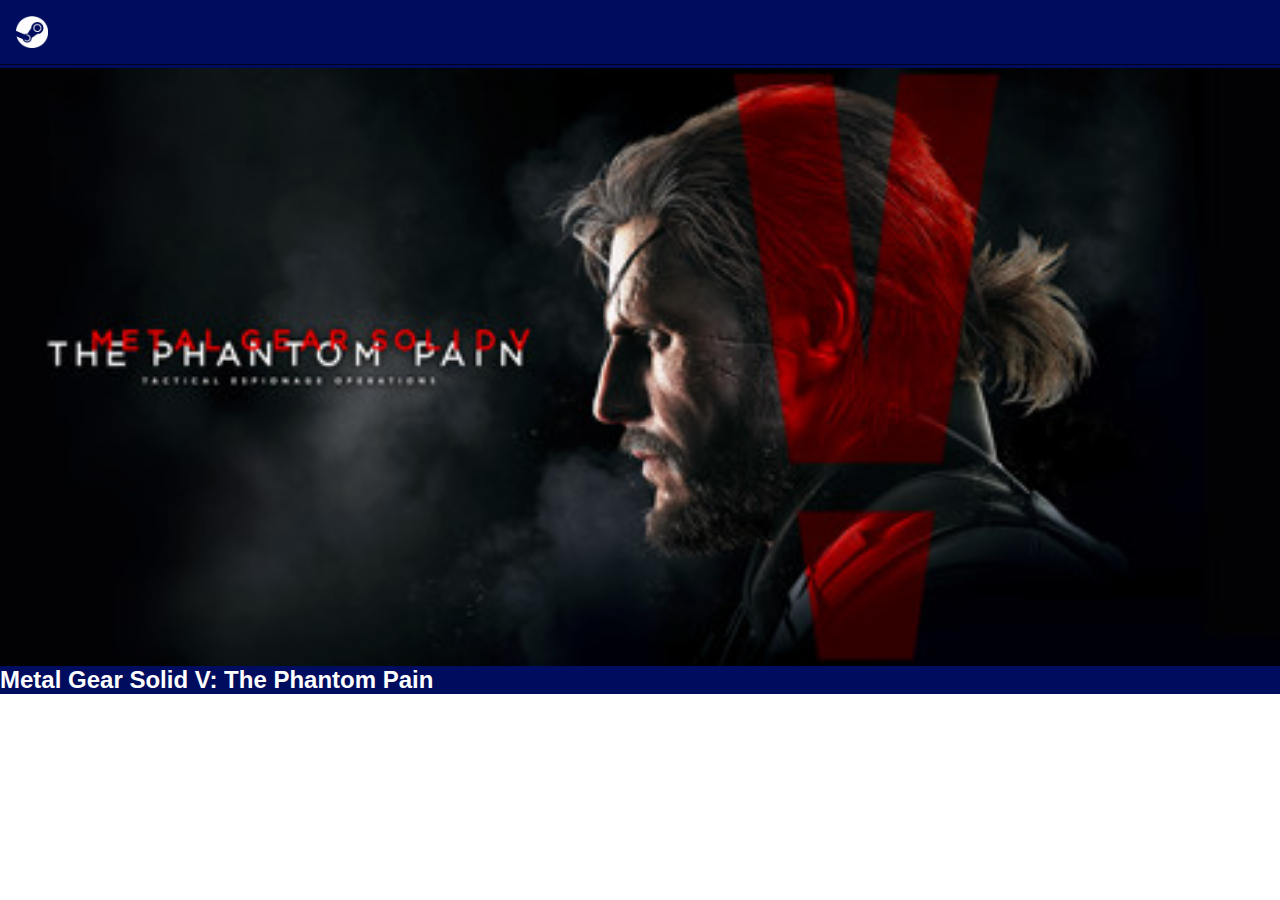
==== mgs.html @ 18ae1f27 "Add files via upload" ====
<!doctype html>
<html lang="nl">

<head>
    <meta charset="UTF-8">
    <meta name="author" content="jouw naam">
    <meta name="viewport" content="width=device-width, initial-scale=1">

    <title>Steam</title>

    <link href="./styles/style.css" rel="stylesheet">
    <link rel="icon" type="image/svg+xml" href="images/favicon.svg">
</head>

<body>
    <header>

        <nav>
            <section>
                <a href=""> <img src="./images/steamlogosmal.png" alt="Logo Steam"></a>
            </section>
            <ul>
                <li><a href="#">Nieuwe games</a></li>
                <li><a href="#">Categorieën</a></li>
                <li><a href="#">Puntenwinkel</a></li>
                <li><a href="#">Nieuws</a></li>
                <li><a href="#">Steam Lab</a></li>
                <li>
                    <form>
                        <input type="search" placeholder="Zoeken...">
                        <button type="button"><img src="./images/zoekknop.png" alt="Zoekknop"></button>
                    </form>
                </li>
            </ul>
        </nav>

    </header>

    <main>
        <h1>Welcome bij de Steam Store</h1>
        <article>

            <section>
                <ul>
                    <a href=""><img src="./images/mgsvheader.jpg" alt="Metal Gear Solid 5: The Phantom Pain"></a>
                </ul>
                <h2>Metal Gear Solid V: The Phantom Pain</h2>
            </section>

            <section>
                

            </section>
        </article>
    </main>
---- styles/style.css ----
* {
    margin: 0;
    padding: 0;
    box-sizing: border-box;
}

:root {
    --backgroundcolor: rgb(0, 12, 93);
    --navcolor: rgb(5, 21, 146);
    --navcolorrand: #040021;
    --selectcolor: rgb(12, 32, 189);
    --form: rgb(12, 32, 189);
    --kortingdoorstreept: #112375;
    --kortingfontoud: #d95fe4;
    --kortingdik: black;
    --lettercolor: white;
    --gamecolor: linear-gradient(145deg, rgba(44, 46, 133, 1) 0%, rgba(0, 114, 255, 1) 100%);
    --kortingachtergrond: #000625;
    --korting:#A1CD44;
    --kortingfont: rgb(0, 65, 0);
    --schadowcolor: #000931 0px 0px 10px;
    --menubarknopuit: rgb(65, 87, 255);
}

body {
    color: var(--lettercolor);
    font-family: arial, 'Trebuchet MS', 'Lucida Sans Unicode', 'Lucida Grande', 'Lucida Sans', Arial, sans-serif;
}

header {
    background-color: var(--backgroundcolor);
    position: fixed;
    top: 0;
    z-index: 100;
    width: 100%;
}


/* ************************* */
/* NAV */
/* ************************* */

/* Steam logo */
nav section img {
    margin: 1em;
    width: 2em;
    display: block;
}

/* Winkelwagen */
nav section button:nth-of-type(2) {
    filter: invert(1);
}

nav button {
    background: none;
    border: none;
    transition: 1s;
}

/* Navbar zelf */
nav section {
    display: flex;
    justify-content: space-between;

    background-color: var(--backgroundcolor);
    border-bottom: solid 1px var(--navcolorrand);
}

/* Uitschuifmenu winkel */
nav ul {
    position: absolute;
    z-index: -1;
    left: 0;
    right: 0;

    transition: 0.4s ease-in-out;
    transform: translateY(-200%);

    background-color: var(--navcolor);
}

.openMaken {
    transition: 0.3s ease-in-out;
    transform: translateY(0);
    display: block;
}

nav a {
    font-weight: 600;
}

nav li:nth-child(-n+5) {
    padding: 0.6em 0;
    margin: 0 0 0 15px;
}

nav li:nth-of-type(6) {
    padding: 0;
}

form {
    display: flex;
    align-items: center;

    background-color: var(--form);

    border-bottom: 1px solid var(--navcolorrand);

}

nav img {
    width: 2em;
    margin: 1em 1em 1em 0;
}

.buttonlicht {
    transition: 0.5s;
    filter: drop-shadow(0 0 5px  rgb(255, 255, 255)); 
}

form img {
    padding: 0 0 0 1em;
}

input {
    background: none;
    border: none;

    font-size: 1em;
    width: 100%;

    margin-right: 15px;
    padding: 1em 1em 1em 1em;
}

input::placeholder {
    color: white;
    font-weight: bold;

}

input:focus {
    background-color: var(--selectcolor);
    color: white;

    border: none;
    outline: none;
}

/* ************************* */
/* MAIN*/
/* ************************* */

main {
    background-color: var(--backgroundcolor);
}

article:nth-of-type(n+2){
    margin: 15px;
}

article:nth-of-type(1) img{
    width: 100%;
    left: 0;
    right: 0;
    margin: 39px 0 0 0;
}


main>h1 span {
    font-weight: 100;
}

h1 {
    margin: 0px 15px 0px 15px;
    width: auto;
    font-size: 1.6em;
}

h2 {
    font-size: 1.5em;
}

ul {
    list-style-type: none;
}

a {
    text-decoration: none;
    color: var(--lettercolor);
}

article>h2 {
    padding: 15px 0 0.5em 0;
}

/* ************************* */
/* ARTICLES*/
/* ************************* */

article a {
    display: flex;
    flex-direction: column;
}

article li h3 {
    padding: 0.5em;
    font-size: 0.9em;
}



/* ************************* */
/* CATEGORIEEN*/
/* ************************* */

article:nth-of-type(2) li {
    background: var(--selectcolor);

    border-radius: 0.5em;
}

article:nth-of-type(2) ul {
    display: grid;
    grid-template-columns: repeat(auto-fit, minmax(min(140px, 100%), 1fr));
    gap: 1em;
    margin-bottom: 1em;
}


article:nth-of-type(2) li {
    aspect-ratio: 1/1;
    margin: 0.2em;
    display: flex;
    justify-content: center;
    box-shadow: var(--schadowcolor);
}

article:nth-of-type(2) a {
    justify-content: center;
}

article:nth-of-type(2) img {
    width: 3em;
    align-self: center;
    filter: invert(1);
}

article:nth-of-type(2) h3 {
    text-align: center;
    padding-top: 0.4em;
}

article:nth-of-type(2) ul.minder, article:nth-of-type(2) button.minder {
    display: none;
}

article:nth-of-type(2) button {
    font-size: 1.2em;
    font-weight: lighter;

    border: solid 3px;
    background: none;

    width: 200px;
    height: 50px;

    
    color:var(--lettercolor);
}

article:nth-of-type(2) button:hover {
    transform: scale(1.1);
    transition: 1s;
}
/* ************************* */
/* UITGELICHT*/
/* ************************* */
article:nth-of-type(3) ul {
    display: grid;
    grid-template-columns: repeat(auto-fit, minmax(min(300px, 100%), 1fr));
    gap: 1em;
}

article:nth-of-type(3) li {
    background: var( --kortingachtergrond);
    box-shadow: var(--schadowcolor);
}

article:nth-of-type(3) li p {
    margin: 5px 0 10px 20px;
    font-weight: bolder;
}

/* ************************* */
/* KORTING*/
/* ************************* */
/* Tekst binnen aanbiedingen */
article:nth-of-type(5) {
    display: flex;
    flex-direction: column;
    margin: 0 0;
    padding: 0 15px;
    background-color: var(--selectcolor);
}

article:nth-of-type(5) li {
    display: grid;
    justify-content: center;

    box-shadow: var(--schadowcolor);
    background: var(--kortingachtergrond);
    padding-bottom: 10px;

    grid-template-rows: 1fr max-content;
}

article:nth-of-type(5) ul li p:nth-of-type(1) {
    font-weight: bold;
    padding: 0px 0 0 15px;
    text-decoration: line-through;
    color: var(--kortingfontoud);
}

article:nth-of-type(5) ul p:nth-of-type(2) {
    font-size: x-large;
    font-weight: bolder;
    padding: 5px 0 5px 15px;
    background: none;
    color: var(--lettercolor);
}

article:nth-of-type(5) ul li p:nth-of-type(3) span {
    color: var(--korting);

    font-weight: 800;
    padding: 10px 10px 10px 10px;
}

/* Afbeelding en grid */
article:nth-of-type(5) ul {
    display: grid;
    grid-template-columns: repeat(auto-fit, minmax(min(150px, 100%), 1fr));
    gap: 1em;
    margin-bottom: 1em;
}

article:nth-of-type(5) a {
    overflow: hidden;
}

article:nth-of-type(5) img {
    overflow: hidden;    

    height: 100%;
    width: 100%;

    display: block;
}

/* Meer button */
article:nth-of-type(5) ul.minder2, article:nth-of-type(5) button.minder2 {
    display: none;
}

article:nth-of-type(5) button {
    font-size: 1.2em;
    font-weight: lighter;

    border: solid 3px;
    background: none;

    margin: 0 0 1em 0;
    width: 200px;
    height: 50px;

    
    color:var(--lettercolor);
    transition: 1s;
    align-self: center;
}

article:nth-of-type(5) button:hover {
    transform: scale(1.1);
    transition: 1s;
}

/******* steamdeck/valve afbeelding *******/

article:nth-of-type(6) {
    display: flex;
    flex-wrap: wrap;
    justify-content: center;
}

article:nth-of-type(6) img{
    align-self: center;
    margin: 15px;
}

/* ************************* */
/* Sidescrolling*/
/* ************************* */
/* Tekst binnen menuknoppen */
article:nth-of-type(7) {
    margin: 0 0;
    padding: 0 15px 15px 15px;
}

/********* Selectiemenuknoppen *********/
article:nth-of-type(7) section:nth-of-type(1) {
    display: flex;
    flex-direction: row;
}

article:nth-of-type(7) section:nth-of-type(1) button {
    border: none;
}

article:nth-of-type(7) section:nth-of-type(1) button.knopuit{
    border: none;
    background: none;
    color:var(--menubarknopuit);
}

.knopaan {
    background-color: var(--selectcolor);
    color: var(--lettercolor);
}

article:nth-of-type(7) button{
    border-radius: 8px 8px 0 0;
    padding: 10px 20px 20px 20px;
    font-size: 0.9em;
}

/* Selecteren ul */
article:nth-of-type(7) ul.aan { 
    margin: -15px;
    background: var(--selectcolor);
}

article:nth-of-type(7) ul.uit {
    display: none;
 }

article:nth-of-type(7) ul.aan{
    margin: -15px;
    background: var(--selectcolor);
}

article:nth-of-type(7) li {
    margin: 15px;
    justify-content: center;

    box-shadow: var(--schadowcolor);
    background: var(--kortingachtergrond);
    padding-bottom: 10px;
}

article:nth-of-type(7) ul li p:nth-of-type(1) {
    font-weight: bold;
    padding: 0px 0 0 15px;
    text-decoration: line-through;
    color: var(--kortingfontoud);
}

article:nth-of-type(7) ul p:nth-of-type(2) {
    font-size: x-large;
    font-weight: bolder;
    padding: 5px 0 5px 15px;
    background: none;
    color: var(--lettercolor);
}

article:nth-of-type(7) ul li p:nth-of-type(3) span {
    color: var(--korting);

    font-weight: 800;
    padding: 10px 10px 10px 10px;
}

/* Afbeelding */
article:nth-of-type(7) ul {
    display: flex;
    overflow: scroll;
    gap: 1.3em;
}

article:nth-of-type(7) a {
    overflow: hidden;
}

article:nth-of-type(7) img {
    width: 300px;
    height: 500px;
    overflow: hidden;
    display: block;
}
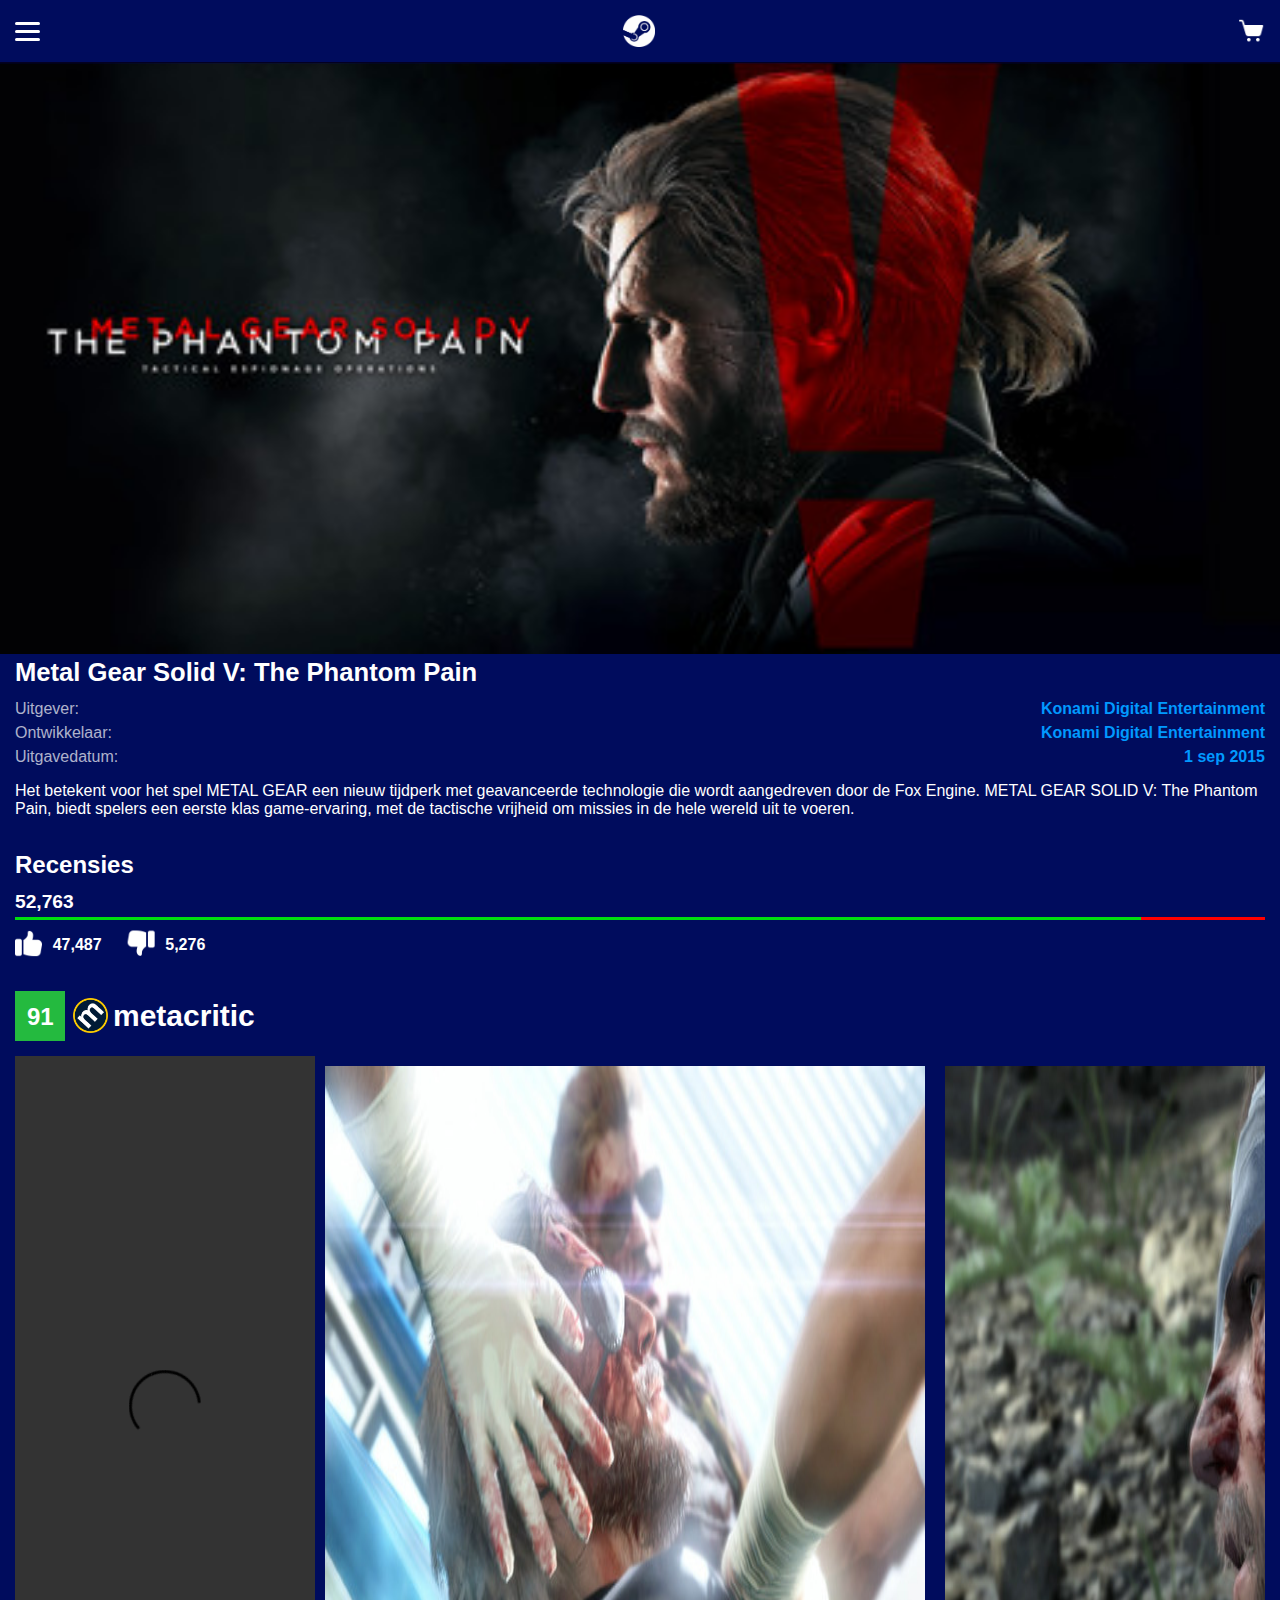
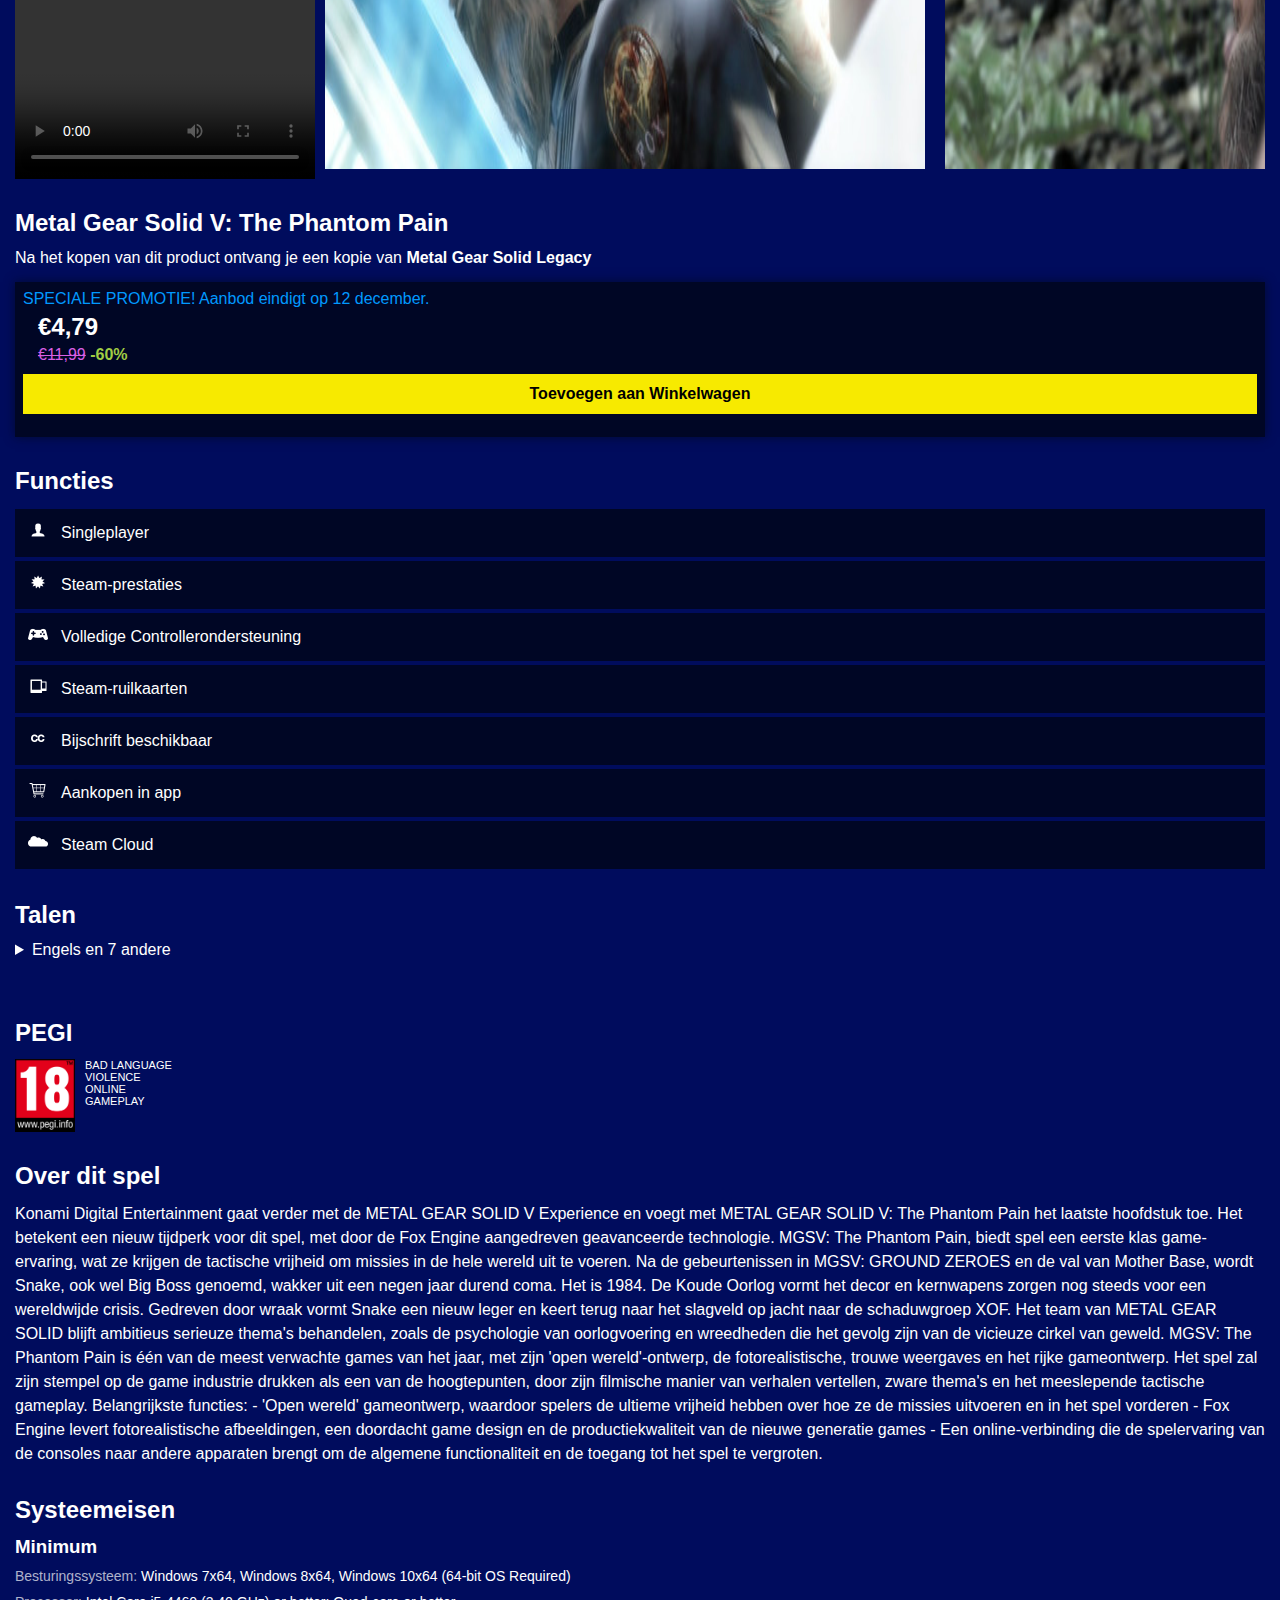
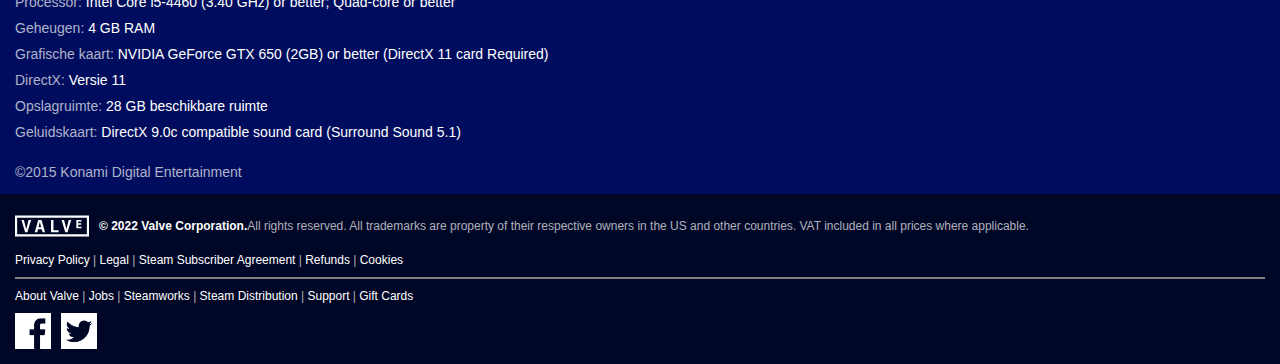
==== commit ac26bfab: "Add files via upload" ====
--- a/mgs.html
+++ b/mgs.html
@@ -14,11 +14,17 @@
 
 <body>
     <header>
-
         <nav>
             <section>
-                <a href=""> <img src="./images/steamlogosmal.png" alt="Logo Steam"></a>
-            </section>
+                <button class="hamburger">
+                    <span></span>
+                    <span></span>
+                    <span></span>
+                </button>
+                <a href="./index.html"><img src="./images/steamlogosmal.png" alt="Logo Steam"></a>
+                <button alt="Winkelwagen"><img src="./images/winkelwagen.png" alt="Winkelwagen"></button>
+            </section>
+
             <ul>
                 <li><a href="#">Nieuwe games</a></li>
                 <li><a href="#">Categorieën</a></li>
@@ -27,8 +33,8 @@
                 <li><a href="#">Steam Lab</a></li>
                 <li>
                     <form>
+                        <img src="./images/zoekknop.png" alt="Zoekknop">
                         <input type="search" placeholder="Zoeken...">
-                        <button type="button"><img src="./images/zoekknop.png" alt="Zoekknop"></button>
                     </form>
                 </li>
             </ul>
@@ -36,20 +42,197 @@
 
     </header>
 
-    <main>
-        <h1>Welcome bij de Steam Store</h1>
-        <article>
-
-            <section>
+    <main id="MGS">
+        <article>
+            <img src="./images/mgsvheader.jpg" alt="Steam Afbeelding">
+        </article>
+
+        <article>
+            <h1>Metal Gear Solid V: The Phantom Pain</h1>
+            <p>Uitgever: <span>Konami Digital Entertainment</span></p>
+            <p>Ontwikkelaar: <span>Konami Digital Entertainment</span></p>
+            <p>Uitgavedatum: <span>1 sep 2015</span></p>
+            <p>Het betekent voor het spel METAL GEAR een nieuw tijdperk met geavanceerde technologie die wordt
+                aangedreven door de Fox Engine. METAL GEAR SOLID V: The Phantom Pain, biedt spelers een eerste klas
+                game-ervaring, met de tactische vrijheid om missies in de hele wereld uit te voeren.</p>
+        </article>
+
+        <article>
+            <h2>Recensies</h2>
+            <p>52,763</p>
+            <ul>
+                <li><button><img src="./images/like.png" alt="Like knop"></button></li>
+                <li>
+                    <p>47,487</p>
+                </li>
+                <li><button><img src="./images/like.png" alt="Dislike knop"></button></li>
+                <li>
+                    <p>5,276</p>
+                </li>
+            </ul>
+
+
+            <section>
+                <p>91</p>
+                <img src="./images/logoicons/Metacritic.png" alt="Metacritici">
+                <p>metacritic</p>
+            </section>
+        </article>
+
+        <article>
+            <video controls>
+                <source src="./images/mgsmovie.webm" type="video/webm">
+            </video>
+            <img src="./images/mgs/picture1.jpg" alt="MGS foto1">
+            <img src="./images/mgs/picture2.jpg" alt="MGS foto2">
+            <img src="./images/mgs/picture3.jpg" alt="MGS foto3">
+            <img src="./images/mgs/picture4.jpg" alt="MGS foto4">
+            <img src="./images/mgs/picture5.jpg" alt="MGS foto5">
+            <img src="./images/mgs/picture6.jpg" alt="MGS foto6">
+            <img src="./images/mgs/picture7.jpg" alt="MGS foto7">
+            <img src="./images/mgs/picture8.jpg" alt="MGS foto8">
+            <img src="./images/mgs/picture9.jpg" alt="MGS foto9">
+            <img src="./images/mgs/picture10.jpg" alt="MGS foto10">
+            <img src="./images/mgs/picture11.jpg" alt="MGS foto11">
+            <img src="./images/mgs/picture12.jpg" alt="MGS foto12">
+        </article>
+
+        <article>
+            <h2>Metal Gear Solid V: The Phantom Pain</h2>
+            <section>
+                <p>Na het kopen van dit product ontvang je een kopie
+                    van <strong>Metal Gear Solid Legacy</strong></p>
+            </section>
+            <section>
+                <p>SPECIALE PROMOTIE! Aanbod eindigt op 12 december.</p>
+                <p>€4,79</p>
+                <p><span>€11,99</span> -60%</p>
+                <button>Toevoegen aan Winkelwagen</button>
+            </section>
+        </article>
+
+        <article>
+            <h2>Functies</h2>
+            <ul>
+                <li><img src="./images/logoicons/singlePlayer.png" alt="">Singleplayer</li>
+                <li><img src="./images/logoicons/achievements.png" alt="">Steam-prestaties</li>
+                <li><img src="./images/logoicons/controller.png" alt="">Volledige Controllerondersteuning</li>
+                <li><img src="./images/logoicons/cards.png" alt="">Steam-ruilkaarten</li>
+                <li><img src="./images/logoicons/cc.png" alt="">Bijschrift beschikbaar</li>
+                <li><img src="./images/logoicons/cart.png" alt="">Aankopen in app</li>
+                <li><img src="./images/logoicons/cloud.png" alt="">Steam Cloud</li>
+            </ul>
+        </article>
+
+        <article>
+            <h2>Talen</h2>
+            <details>
+                <summary>Engels en 7 andere</summary>
                 <ul>
-                    <a href=""><img src="./images/mgsvheader.jpg" alt="Metal Gear Solid 5: The Phantom Pain"></a>
+                    <li>Engels</li>
+                    <li>Frans</li>
+                    <li>Italiaans</li>
+                    <li>Duits</li>
+                    <li>Japans</li>
+                    <li>Braziliaans-Portugees</li>
+                    <li>Russisch</li>
+                    <li>Spaans</li>
                 </ul>
-                <h2>Metal Gear Solid V: The Phantom Pain</h2>
-            </section>
-
-            <section>
-                
-
-            </section>
-        </article>
-    </main>+            </details>
+        </article>
+
+        <article>
+            <h2>PEGI</h2>
+            <section>
+                <img src="./images/logoicons/pegi18.png" alt="Pegi 18">
+                <p>BAD LANGUAGE VIOLENCE
+                    ONLINE GAMEPLAY
+                </p>
+            </section>
+        </article>
+
+        <article>
+            <h2>Over dit spel</h2>
+            <p>Konami Digital Entertainment gaat verder met de METAL GEAR SOLID V Experience en voegt met METAL GEAR
+                SOLID V: The Phantom Pain het laatste hoofdstuk toe. Het betekent een nieuw tijdperk voor dit spel,
+                met door de Fox Engine aangedreven geavanceerde technologie. MGSV: The Phantom Pain, biedt spel een eerste klas game-ervaring, wat ze krijgen de tactische vrijheid om missies in de hele wereld uit
+                    te voeren.
+
+                    Na de gebeurtenissen in MGSV: GROUND ZEROES en de val van Mother Base, wordt Snake, ook wel Big Boss
+                    genoemd, wakker uit een negen jaar durend coma. Het is 1984. De Koude Oorlog vormt het decor en
+                    kernwapens zorgen nog steeds voor een wereldwijde crisis. Gedreven door wraak vormt Snake een nieuw
+                    leger en keert terug naar het slagveld op jacht naar de schaduwgroep XOF.
+
+                    Het team van METAL GEAR SOLID blijft ambitieus serieuze thema's behandelen, zoals de psychologie van
+                    oorlogvoering en wreedheden die het gevolg zijn van de vicieuze cirkel van geweld. MGSV: The Phantom
+                    Pain is één van de meest verwachte games van het jaar, met zijn 'open wereld'-ontwerp, de
+                    fotorealistische, trouwe weergaves en het rijke gameontwerp. Het spel zal zijn stempel op de game
+                    industrie drukken als een van de hoogtepunten, door zijn filmische manier van verhalen vertellen,
+                    zware thema's en het meeslepende tactische gameplay.
+                    Belangrijkste functies:
+                    - 'Open wereld' gameontwerp, waardoor spelers de ultieme vrijheid hebben over hoe ze de missies
+                    uitvoeren en in het spel vorderen
+                    - Fox Engine levert fotorealistische afbeeldingen, een doordacht game design en de
+                    productiekwaliteit van de nieuwe generatie games
+                    - Een online-verbinding die de spelervaring van de consoles naar andere apparaten brengt om de
+                    algemene functionaliteit en de toegang tot het spel te vergroten.</p>
+        </article>
+
+        <article>
+            <h2>Systeemeisen</h2>
+            <h3>Minimum</h3>
+            <ul>
+                <li><strong>Besturingssysteem:</strong> Windows 7x64, Windows 8x64, Windows 10x64 (64-bit OS Required)
+                </li>
+
+                <li><strong>Processor:</strong> Intel Core i5-4460 (3.40 GHz) or better; Quad-core or better</li>
+
+                <li><strong>Geheugen:</strong> 4 GB RAM
+                </li>
+
+                <li><strong>Grafische kaart:</strong> NVIDIA GeForce GTX 650 (2GB) or better (DirectX 11 card Required)
+                </li>
+
+                <li><strong>DirectX:</strong> Versie 11
+                </li>
+
+                <li><strong>Opslagruimte:</strong> 28 GB beschikbare ruimte
+                </li>
+
+                <li><strong>Geluidskaart:</strong> DirectX 9.0c compatible sound card (Surround Sound 5.1)
+                </li>
+            </ul>
+            <p>©2015 Konami Digital Entertainment</p>
+        </article>
+        <script defer src="./scripts/script.js"></script>
+    </main>
+
+    <footer>
+
+        <img src="./images/valvelogo.svg" alt="Valve Logo">
+        <p>© 2022 Valve Corporation.</p>
+        <p>All rights reserved. All
+            trademarks are property of their respective owners in the
+            US and other countries. VAT included in all prices where applicable.</p>
+
+        <ul>
+            <p>
+                <a href="#">Privacy Policy</a> | <a href="#">Legal</a> | <a href="#">Steam Subscriber Agreement</a> | <a
+                    href="#">Refunds</a> | <a href="#">Cookies</a>
+            </p>
+        </ul>
+
+        <hr>
+
+        <ul>
+            <p>
+                <a href="">About Valve</a> | <a href="">Jobs</a> | <a href="">Steamworks</a> |
+                <a href="">Steam Distribution</a> | <a href="">Support</a> | <a href="">Gift Cards</a>
+            </p>
+            <a href=""><img src="./images/facebook.png" alt="Facebook Icon"></a><a href=""><img
+                    src="./images/twitter.png" alt="Twitter Icon"></a>
+        </ul>
+    </footer>
+</body>
+
+</html>--- a/styles/style.css
+++ b/styles/style.css
@@ -2,6 +2,7 @@
     margin: 0;
     padding: 0;
     box-sizing: border-box;
+    scroll-behavior: smooth;
 }
 
 :root {
@@ -10,16 +11,18 @@
     --navcolorrand: #040021;
     --selectcolor: rgb(12, 32, 189);
     --form: rgb(12, 32, 189);
-    --kortingdoorstreept: #112375;
     --kortingfontoud: #d95fe4;
-    --kortingdik: black;
+    --bijtekst: rgb(0, 153, 255);
     --lettercolor: white;
+    --lettercolorfooter: rgba(255, 255, 255, 0.695);
     --gamecolor: linear-gradient(145deg, rgba(44, 46, 133, 1) 0%, rgba(0, 114, 255, 1) 100%);
     --kortingachtergrond: #000625;
-    --korting:#A1CD44;
-    --kortingfont: rgb(0, 65, 0);
+    --korting: #A1CD44;
     --schadowcolor: #000931 0px 0px 10px;
-    --menubarknopuit: rgb(65, 87, 255);
+    --menubarknopuit: rgb(190, 198, 255);
+    --footer: #000625;
+    --metacritici: rgba(42, 213, 59, 0.867);
+    --winkelwagenkleur: #f7ea00;
 }
 
 body {
@@ -35,16 +38,80 @@
     width: 100%;
 }
 
-
-/* ************************* */
+/* ********* */
 /* NAV */
-/* ************************* */
+/* ********* */
+
+/* Hamburgermenu */
+.hamburger {
+    margin: 15px;
+    height: 1.8em;
+    display: flex;
+    flex-direction: column;
+    justify-content: space-around;
+}
+
+.hamburger span {
+    display: block;
+
+    width: 25px;
+    height: 3px;
+
+    align-items: center;
+
+    transition: all 0.5s ease-out;
+    background-color: var(--lettercolor);
+    border-radius: 10em;
+}
+
+/* Hamburger animatie */
+.hamburger.active span:nth-child(1) {
+    transform: translateY(8px) rotate(45deg);
+}
+
+.hamburger.active span:nth-child(2) {
+    opacity: 0;
+}
+
+.hamburger.active span:nth-child(3) {
+    transform: translateY(-5px) rotate(-45deg);
+}
 
 /* Steam logo */
-nav section img {
-    margin: 1em;
-    width: 2em;
+nav section a>img {
+    animation: draaienmaar 2s ease-in-out;
+    margin: 15px 15px;
     display: block;
+}
+
+@keyframes draaienmaar {
+    0% {
+        transform: translateX(0em) rotate(0);
+    }
+
+    25% {
+        transform: translateX(5em) rotate(360deg);
+    }
+
+    50% {
+        transform: translateX(-4em) rotate(-300deg);
+    }
+
+    70% {
+        transform: translateX(2em) rotate(100deg);
+    }
+
+    80% {
+        transform: translateX(-1em) rotate(-50deg);
+    }
+
+    90% {
+        transform: translateX(0.7em) rotate(25deg);
+    }
+
+    100% {
+        transform: translateX(0em) rotate(0deg);
+    }
 }
 
 /* Winkelwagen */
@@ -52,16 +119,59 @@
     filter: invert(1);
 }
 
-nav button {
+nav button:nth-of-type(2),
+nav section button:nth-of-type(1) {
     background: none;
     border: none;
     transition: 1s;
+    width: fit-content;
+}
+
+nav button:nth-of-type(2)>img {
+    display: block;
+    width: 2em;
+    margin: 15px 15px;
+}
+
+nav section button:nth-of-type(2):focus {
+    animation: oinkoink 3s ease-in-out;
+}
+
+@keyframes oinkoink {
+    0% {
+        transform: none;
+    }
+
+    30% {
+        transform: scaleY(0.5) translateY(1em);
+    }
+
+    35% {
+        transform: scaleY(1.1) translateY(-1em);
+    }
+
+    39% {
+        transform: none;
+    }
+
+    60% {
+        transform: scaleY(0.5) translateY(1em);
+    }
+
+    65% {
+        transform: scaleY(1.1) translateY(-1em);
+    }
+
+    70% {
+        transform: none;
+    }
 }
 
 /* Navbar zelf */
-nav section {
+nav>section {
     display: flex;
     justify-content: space-between;
+    align-items: center;
 
     background-color: var(--backgroundcolor);
     border-bottom: solid 1px var(--navcolorrand);
@@ -75,15 +185,16 @@
     right: 0;
 
     transition: 0.4s ease-in-out;
-    transform: translateY(-200%);
+    transform: translateY(-100%);
 
     background-color: var(--navcolor);
 }
 
-.openMaken {
+.openMaken,
+ul:focus-within {
+    display: block;
     transition: 0.3s ease-in-out;
     transform: translateY(0);
-    display: block;
 }
 
 nav a {
@@ -114,15 +225,11 @@
     margin: 1em 1em 1em 0;
 }
 
-.buttonlicht {
-    transition: 0.5s;
-    filter: drop-shadow(0 0 5px  rgb(255, 255, 255)); 
-}
-
 form img {
     padding: 0 0 0 1em;
 }
 
+/* Searchbar */
 input {
     background: none;
     border: none;
@@ -141,26 +248,27 @@
 }
 
 input:focus {
-    background-color: var(--selectcolor);
+    transition: 1s;
+    background-color: var(--bijtekst);
     color: white;
 
     border: none;
     outline: none;
 }
 
-/* ************************* */
+/* ********* */
 /* MAIN*/
-/* ************************* */
+/* ********* */
 
 main {
     background-color: var(--backgroundcolor);
 }
 
-article:nth-of-type(n+2){
+article:nth-of-type(n+2) {
     margin: 15px;
 }
 
-article:nth-of-type(1) img{
+article:nth-of-type(1) img {
     width: 100%;
     left: 0;
     right: 0;
@@ -195,9 +303,9 @@
     padding: 15px 0 0.5em 0;
 }
 
-/* ************************* */
+/* ********* */
 /* ARTICLES*/
-/* ************************* */
+/* ********* */
 
 article a {
     display: flex;
@@ -211,21 +319,28 @@
 
 
 
-/* ************************* */
+/* ********* */
 /* CATEGORIEEN*/
-/* ************************* */
-
-article:nth-of-type(2) li {
-    background: var(--selectcolor);
-
-    border-radius: 0.5em;
+/* ********* */
+article:nth-of-type(2) {
+    display: flex;
+    flex-direction: column;
 }
 
 article:nth-of-type(2) ul {
     display: grid;
-    grid-template-columns: repeat(auto-fit, minmax(min(140px, 100%), 1fr));
-    gap: 1em;
-    margin-bottom: 1em;
+    grid-template-columns: repeat(2, 1fr);
+    gap: 0.5em;
+    margin-bottom: 0.5em;
+}
+
+li:hover {
+    transition: 0.5s;
+    transform: scale(1.02);
+}
+
+li {
+    transition: 1s;
 }
 
 
@@ -234,7 +349,10 @@
     margin: 0.2em;
     display: flex;
     justify-content: center;
+
+    border-radius: 0.5em;
     box-shadow: var(--schadowcolor);
+    background: var(--selectcolor);
 }
 
 article:nth-of-type(2) a {
@@ -252,31 +370,36 @@
     padding-top: 0.4em;
 }
 
-article:nth-of-type(2) ul.minder, article:nth-of-type(2) button.minder {
+article:nth-of-type(2) ul.minder,
+article:nth-of-type(2) button.minder {
     display: none;
 }
 
 article:nth-of-type(2) button {
-    font-size: 1.2em;
-    font-weight: lighter;
+    font-size: 1em;
+    font-weight: bold;
 
     border: solid 3px;
     background: none;
 
-    width: 200px;
-    height: 50px;
-
-    
-    color:var(--lettercolor);
+    width: 150px;
+    height: 40px;
+
+
+    color: var(--lettercolor);
+
+    transition: 1s;
+    align-self: center;
 }
 
 article:nth-of-type(2) button:hover {
     transform: scale(1.1);
     transition: 1s;
 }
-/* ************************* */
+
+/* ********* */
 /* UITGELICHT*/
-/* ************************* */
+/* ********* */
 article:nth-of-type(3) ul {
     display: grid;
     grid-template-columns: repeat(auto-fit, minmax(min(300px, 100%), 1fr));
@@ -284,7 +407,7 @@
 }
 
 article:nth-of-type(3) li {
-    background: var( --kortingachtergrond);
+    background: var(--kortingachtergrond);
     box-shadow: var(--schadowcolor);
 }
 
@@ -293,9 +416,9 @@
     font-weight: bolder;
 }
 
-/* ************************* */
+/* ********* */
 /* KORTING*/
-/* ************************* */
+/* ********* */
 /* Tekst binnen aanbiedingen */
 article:nth-of-type(5) {
     display: flex;
@@ -331,17 +454,17 @@
     color: var(--lettercolor);
 }
 
-article:nth-of-type(5) ul li p:nth-of-type(3) span {
+article:nth-of-type(5) ul li p:nth-of-type(3) {
     color: var(--korting);
 
     font-weight: 800;
-    padding: 10px 10px 10px 10px;
+    padding: 0px 10px 10px 10px;
 }
 
 /* Afbeelding en grid */
 article:nth-of-type(5) ul {
     display: grid;
-    grid-template-columns: repeat(auto-fit, minmax(min(150px, 100%), 1fr));
+    grid-template-columns: repeat(2, 1fr);
     gap: 1em;
     margin-bottom: 1em;
 }
@@ -351,7 +474,7 @@
 }
 
 article:nth-of-type(5) img {
-    overflow: hidden;    
+    overflow: hidden;
 
     height: 100%;
     width: 100%;
@@ -360,33 +483,34 @@
 }
 
 /* Meer button */
-article:nth-of-type(5) ul.minder2, article:nth-of-type(5) button.minder2 {
+article:nth-of-type(5) ul.minder2,
+article:nth-of-type(5) button.minder2 {
     display: none;
 }
 
 article:nth-of-type(5) button {
-    font-size: 1.2em;
-    font-weight: lighter;
+    font-size: 1em;
+    font-weight: bold;
 
     border: solid 3px;
     background: none;
 
-    margin: 0 0 1em 0;
-    width: 200px;
-    height: 50px;
-
-    
-    color:var(--lettercolor);
+    margin: 0 0 15px 0;
+    width: 150px;
+    height: 40px;
+
+
+    color: var(--lettercolor);
     transition: 1s;
     align-self: center;
 }
 
 article:nth-of-type(5) button:hover {
-    transform: scale(1.1);
+    border-radius: 2em;
     transition: 1s;
 }
 
-/******* steamdeck/valve afbeelding *******/
+/*** steamdeck/valve afbeelding ***/
 
 article:nth-of-type(6) {
     display: flex;
@@ -394,21 +518,22 @@
     justify-content: center;
 }
 
-article:nth-of-type(6) img{
+article:nth-of-type(6) img {
     align-self: center;
+    width: 400px;
     margin: 15px;
 }
 
-/* ************************* */
+/* ********* */
 /* Sidescrolling*/
-/* ************************* */
+/* ********* */
 /* Tekst binnen menuknoppen */
 article:nth-of-type(7) {
     margin: 0 0;
     padding: 0 15px 15px 15px;
 }
 
-/********* Selectiemenuknoppen *********/
+/*** Selectiemenuknoppen ***/
 article:nth-of-type(7) section:nth-of-type(1) {
     display: flex;
     flex-direction: row;
@@ -418,10 +543,10 @@
     border: none;
 }
 
-article:nth-of-type(7) section:nth-of-type(1) button.knopuit{
+article:nth-of-type(7) section:nth-of-type(1) button.knopuit {
     border: none;
     background: none;
-    color:var(--menubarknopuit);
+    color: var(--menubarknopuit);
 }
 
 .knopaan {
@@ -429,30 +554,28 @@
     color: var(--lettercolor);
 }
 
-article:nth-of-type(7) button{
+article:nth-of-type(7) button {
     border-radius: 8px 8px 0 0;
     padding: 10px 20px 20px 20px;
     font-size: 0.9em;
 }
 
 /* Selecteren ul */
-article:nth-of-type(7) ul.aan { 
+article:nth-of-type(7) ul.aan {
+    background: var(--selectcolor);
+}
+
+article:nth-of-type(7) ul.uit {
+    display: none;
+}
+
+article:nth-of-type(7) ul.aan {
     margin: -15px;
     background: var(--selectcolor);
 }
 
-article:nth-of-type(7) ul.uit {
-    display: none;
- }
-
-article:nth-of-type(7) ul.aan{
-    margin: -15px;
-    background: var(--selectcolor);
-}
-
 article:nth-of-type(7) li {
     margin: 15px;
-    justify-content: center;
 
     box-shadow: var(--schadowcolor);
     background: var(--kortingachtergrond);
@@ -470,32 +593,405 @@
     font-size: x-large;
     font-weight: bolder;
     padding: 5px 0 5px 15px;
-    background: none;
     color: var(--lettercolor);
 }
 
-article:nth-of-type(7) ul li p:nth-of-type(3) span {
+article:nth-of-type(7) ul li p:nth-of-type(3) {
     color: var(--korting);
 
     font-weight: 800;
-    padding: 10px 10px 10px 10px;
+    padding: 0px 10px 10px 10px;
 }
 
 /* Afbeelding */
 article:nth-of-type(7) ul {
     display: flex;
     overflow: scroll;
-    gap: 1.3em;
+
 }
 
 article:nth-of-type(7) a {
     overflow: hidden;
+
+    width: 225px;
+    height: 450px;
 }
 
 article:nth-of-type(7) img {
-    width: 300px;
-    height: 500px;
+    width: 100%;
+    height: 100%;
     overflow: hidden;
     display: block;
-}
-
+
+}
+
+
+/* ********* */
+/* Footer */
+/* ********* */
+
+footer {
+    font-size: 12px;
+
+    display: flex;
+    flex-wrap: wrap;
+
+    padding: 15px;
+    background-color: var(--footer);
+    color: var(--lettercolorfooter);
+}
+
+footer>img {
+    filter: invert(1);
+    width: 7em;
+    padding-right: 10px;
+
+    vertical-align: middle;
+}
+
+footer>p:first-of-type {
+    color: var(--lettercolor);
+
+    font-weight: bold;
+
+    margin: auto 0;
+}
+
+
+footer p {
+    margin: 10px 0;
+}
+
+footer ul img {
+    filter: invert(1);
+    width: 3em;
+    vertical-align: middle;
+    margin-right: 10px;
+}
+
+footer hr {
+    width: 100%;
+    top: 0;
+    bottom: 0;
+
+    border: solid 1px
+}
+
+@media (prefers-color-scheme: dark) {
+    :root {
+        --backgroundcolor: rgb(24, 24, 24);
+        --navcolor: rgb(44, 44, 44);
+        --navcolorrand: #c5c5c5;
+        --selectcolor: rgb(38, 38, 38);
+        --form: rgb(22, 22, 22);
+        --kortingfontoud: #d95fe4;
+        --bijtekst: rgb(255, 99, 99);
+        --lettercolor: white;
+        --lettercolorfooter: rgba(255, 255, 255, 0.695);
+        --gamecolor: linear-gradient(145deg, rgba(44, 46, 133, 1) 0%, rgba(0, 114, 255, 1) 100%);
+        --kortingachtergrond: #0f0f0f;
+        --korting: #A1CD44;
+        --schadowcolor: #000000 0px 0px 10px;
+        --menubarknopuit: rgb(179, 179, 179);
+        --footer: #000000;
+    }
+}
+
+
+
+/* ********************** */
+/* MGS PAGINA 2 */
+/* ********************** */
+
+/* Headerpicture */
+#MGS article:nth-of-type(1) img {
+    margin-top: 3.5em;
+    width: 100%;
+}
+
+/* H1 */
+#MGS article:nth-of-type(2) h1 {
+    margin: 0 0 10px 0;
+}
+
+/* Eerste tekst */
+#MGS article:nth-of-type(2) p {
+    padding: 3px 0 3px 0;
+}
+
+#MGS article:nth-of-type(2) p:nth-of-type(-n+3) {
+    color: var(--lettercolorfooter);
+}
+
+#MGS article:nth-of-type(2) p:nth-of-type(-n+3) span {
+    font-weight: bolder;
+    color: var(--bijtekst);
+}
+
+#MGS article:nth-of-type(2) p:nth-of-type(3) {
+    margin-bottom: 10px;
+}
+
+#MGS article:nth-of-type(2) p:nth-of-type(4) {
+    margin-bottom: 0px;
+}
+
+#MGS article:nth-of-type(2) {
+    margin: 0 15px;
+}
+
+#MGS article:nth-of-type(2) p {
+    display: flex;
+    justify-content: space-between;
+}
+
+
+/* ******************* */
+/* Recensies */
+/* ******************* */
+#MGS article:nth-of-type(3) {
+    display: flex;
+    flex-direction: column;
+}
+
+#MGS article:nth-of-type(3)>p:first-of-type {
+    font-size: 1.2em;
+    font-weight: bold;
+    padding-bottom: 0.2em;
+    border-bottom: 3px solid;
+    border-image: linear-gradient(90deg, rgba(1, 222, 15, 1) 90%, rgba(255, 0, 0, 1) 90%);
+    border-image-slice: 1;
+}
+
+#MGS article:nth-of-type(3) ul {
+    margin-top: 10px;
+    display: flex;
+    flex-direction: row;
+    justify-content: flex-start;
+    align-items: center;
+}
+
+#MGS article:nth-of-type(3) li {
+    background: none;
+    box-shadow: none;
+}
+
+#MGS article:nth-of-type(3) li p {
+    margin: 0 10px 0 -5px;
+}
+
+#MGS article:nth-of-type(3) section p:first-of-type {
+    font-size: 1.5em;
+    background-color: var(--metacritici);
+    width: 50px;
+    height: 50px;
+
+    padding: .5em;
+    margin: 0 8px 0 0;
+}
+
+#MGS article:nth-of-type(3) section {
+    margin-top: 30px;
+    display: flex;
+    align-items: center;
+}
+
+#MGS article:nth-of-type(3) section p {
+    font-size: 30px;
+    font-weight: bold;
+    margin-left: 5px;
+}
+
+#MGS article:nth-of-type(3) button {
+    background: none;
+    border: none;
+    transition: 1s;
+    width: fit-content;
+}
+
+#MGS article:nth-of-type(3) button img {
+    width: 2em;
+    filter: invert(1);
+}
+
+#MGS article:nth-of-type(3) ul li:nth-of-type(3) img {
+    transform: rotate(180deg);
+}
+
+#MGS article:nth-of-type(3) section img {
+    width: 35px;
+    height: 35px;
+}
+
+/* ******************* */
+/* Foto's */
+/* ******************* */
+
+#MGS article:nth-of-type(4) {
+    display: flex;
+    overflow: scroll;
+    scroll-behavior: smooth;
+}
+
+#MGS article:nth-of-type(4) video {
+    max-width: 100%;
+    height: auto;
+}
+
+#MGS article:nth-of-type(4) img {
+    margin: 10px;
+    max-width: 100%;
+    height: auto;
+}
+
+/* ******************* */
+/*Artikel kopen*/
+/* ******************* */
+#MGS article:nth-of-type(5) {
+    background-color: var(--backgroundcolor);
+}
+
+#MGS article:nth-of-type(5) section:nth-of-type(1) {
+    margin-bottom: 15px;
+}
+
+#MGS article:nth-of-type(5) section:nth-of-type(2) {
+    padding: .5em;
+    background-color: var(--kortingachtergrond);
+    box-shadow: var(--schadowcolor);
+}
+
+#MGS article:nth-of-type(5) section:nth-of-type(2) p:nth-of-type(1) {
+    color: var(--bijtekst);
+}
+
+/* Hoofdprijs */
+#MGS article:nth-of-type(5) section:nth-of-type(2) p:nth-of-type(2) {
+    font-size: 1.5em;
+    font-weight: bolder;
+    padding: 5px 0 5px 15px;
+}
+
+/* Oudeprijs */
+#MGS article:nth-of-type(5) section:nth-of-type(2) p:nth-of-type(3) span {
+    font-weight: normal;
+    padding: 0px 0 0 15px;
+    text-decoration: line-through;
+    color: var(--kortingfontoud);
+}
+
+/* Kortingpercentage */
+#MGS article:nth-of-type(5) section:nth-of-type(2) p:nth-of-type(3) {
+    font-size: 1em;
+    color: var(--korting);
+
+    font-weight: bold;
+    padding: 0px 10px 10px 0px;
+}
+
+#MGS article:nth-of-type(5) button {
+    width: 100%;
+
+    border: none;
+    background: var(--winkelwagenkleur);
+
+    color: black;
+    font-weight: bold;
+}
+
+
+/* Functies */
+#MGS article:nth-of-type(6) {
+    flex-direction: column;
+}
+
+#MGS article:nth-of-type(6) ul {
+    display: flex;
+    flex-direction: column;
+}
+
+#MGS article:nth-of-type(6) li {
+    margin: 2px 0;
+
+    line-height: 3em;
+    height: 3em;
+    background-color: var(--kortingachtergrond);
+}
+
+#MGS article:nth-of-type(6) li img {
+    margin: 0 10px;
+    width: 26px;
+    height: 16px;
+
+    background-color: var(--kortingachtergrond);
+}
+
+/* Talen */
+#MGS article:nth-of-type(7) summary {
+    margin-bottom: 15px;
+    transition: 1s;
+}
+
+#MGS article:nth-of-type(7) ul {
+    display: flex;
+    flex-direction: column;
+    border-radius: 0;
+    transition: 1s;
+}
+
+#MGS article:nth-of-type(7) li {
+    line-height: 3em;
+    height: 3em;
+    box-shadow: none;
+    margin: 2px 0;
+    padding-left: 15px;
+}
+
+
+
+/* PEGI */
+#MGS article:nth-of-type(8) section {
+    display: flex;
+}
+
+#MGS article:nth-of-type(8) img {
+    width: 60px;
+    height: 73px;
+
+    margin-right: 10px;
+}
+
+#MGS article:nth-of-type(8) p {
+    font-size: 11px;
+    width: 90px;
+}
+
+/* Over dit spel */
+#MGS article:nth-of-type(9) p {
+    line-height: 1.5em;
+}
+
+/* Systeemeisen */
+#MGS article:nth-of-type(10) {
+    margin: 0 0 0 15px;
+}
+
+#MGS article:nth-of-type(10) li {
+    font-size: 14px;
+    margin: 10px 0;
+}
+
+#MGS article:nth-of-type(10) strong {
+    color: var(--lettercolorfooter);
+
+    font-weight: normal;
+}
+
+#MGS article:nth-of-type(10) p {
+    font-size: 14px;
+    color: var(--lettercolorfooter);
+    
+    font-weight: 100;
+
+    padding: 1em 0;
+}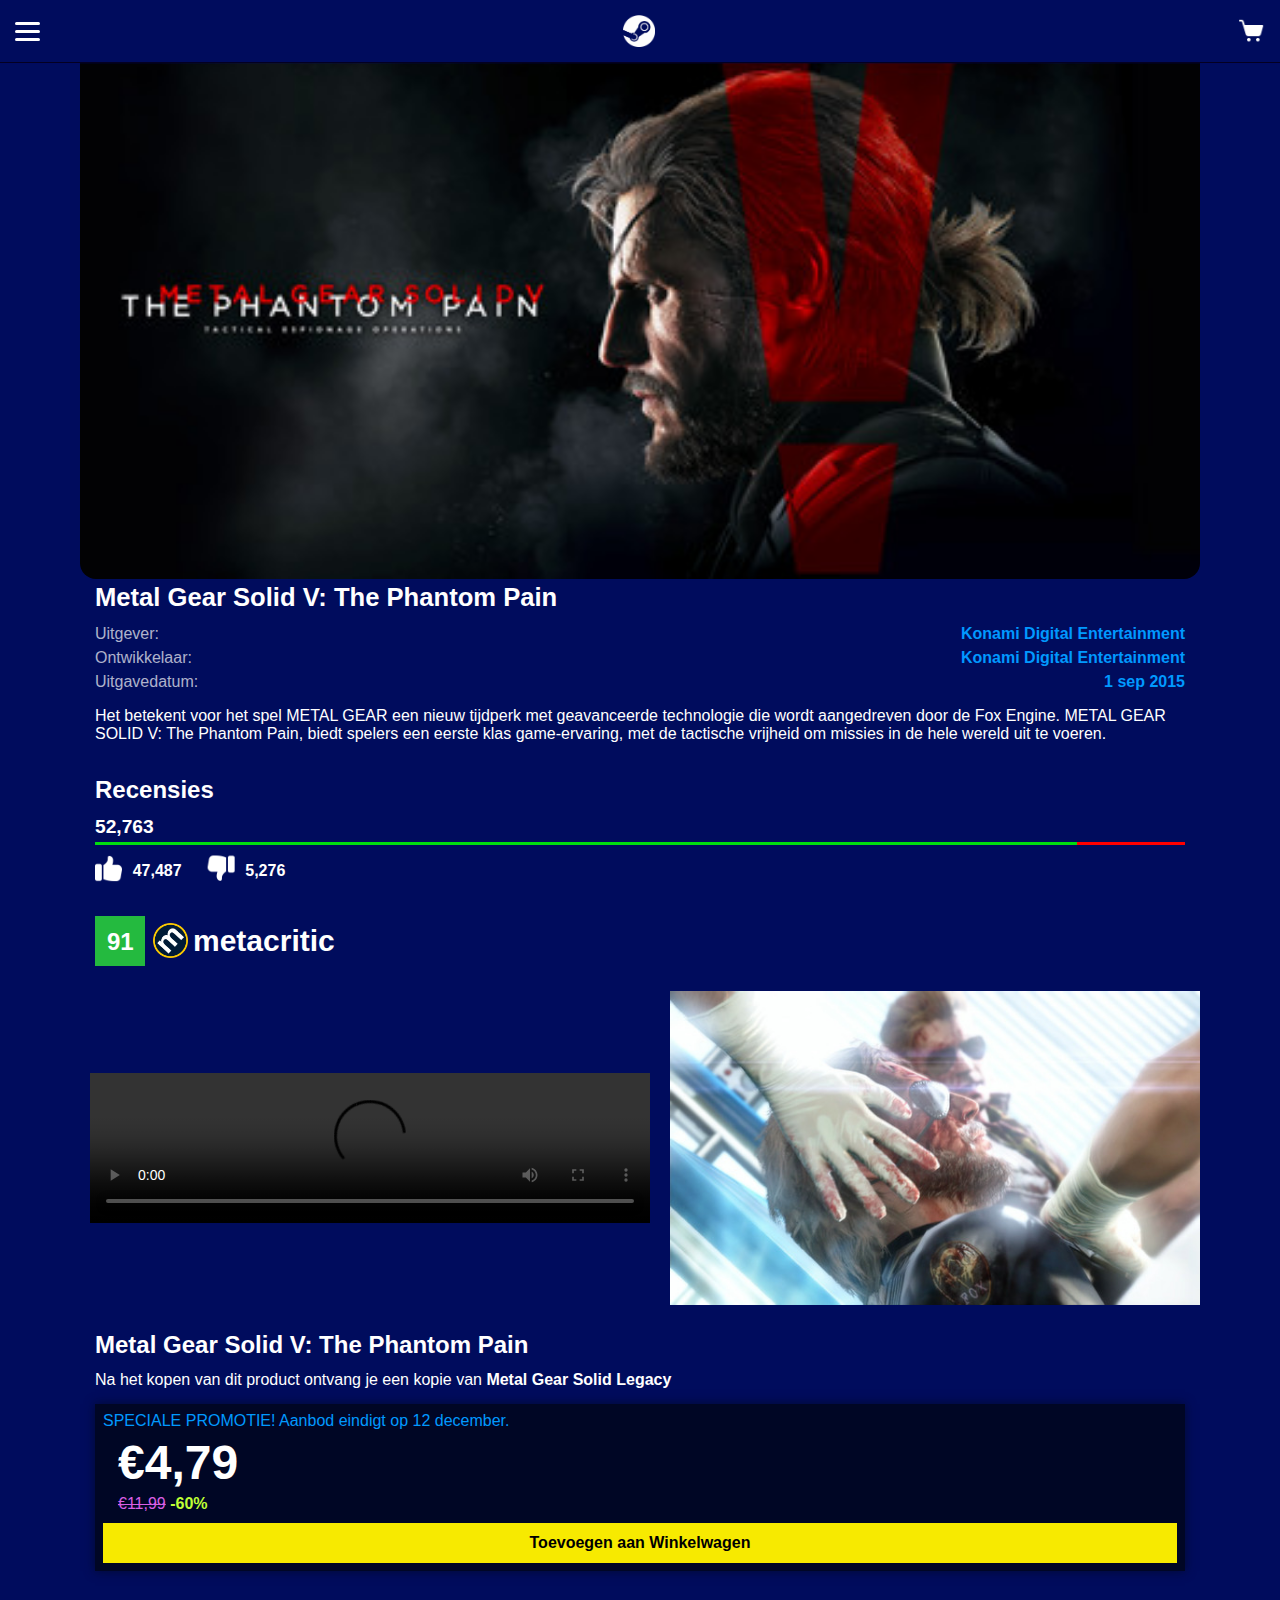
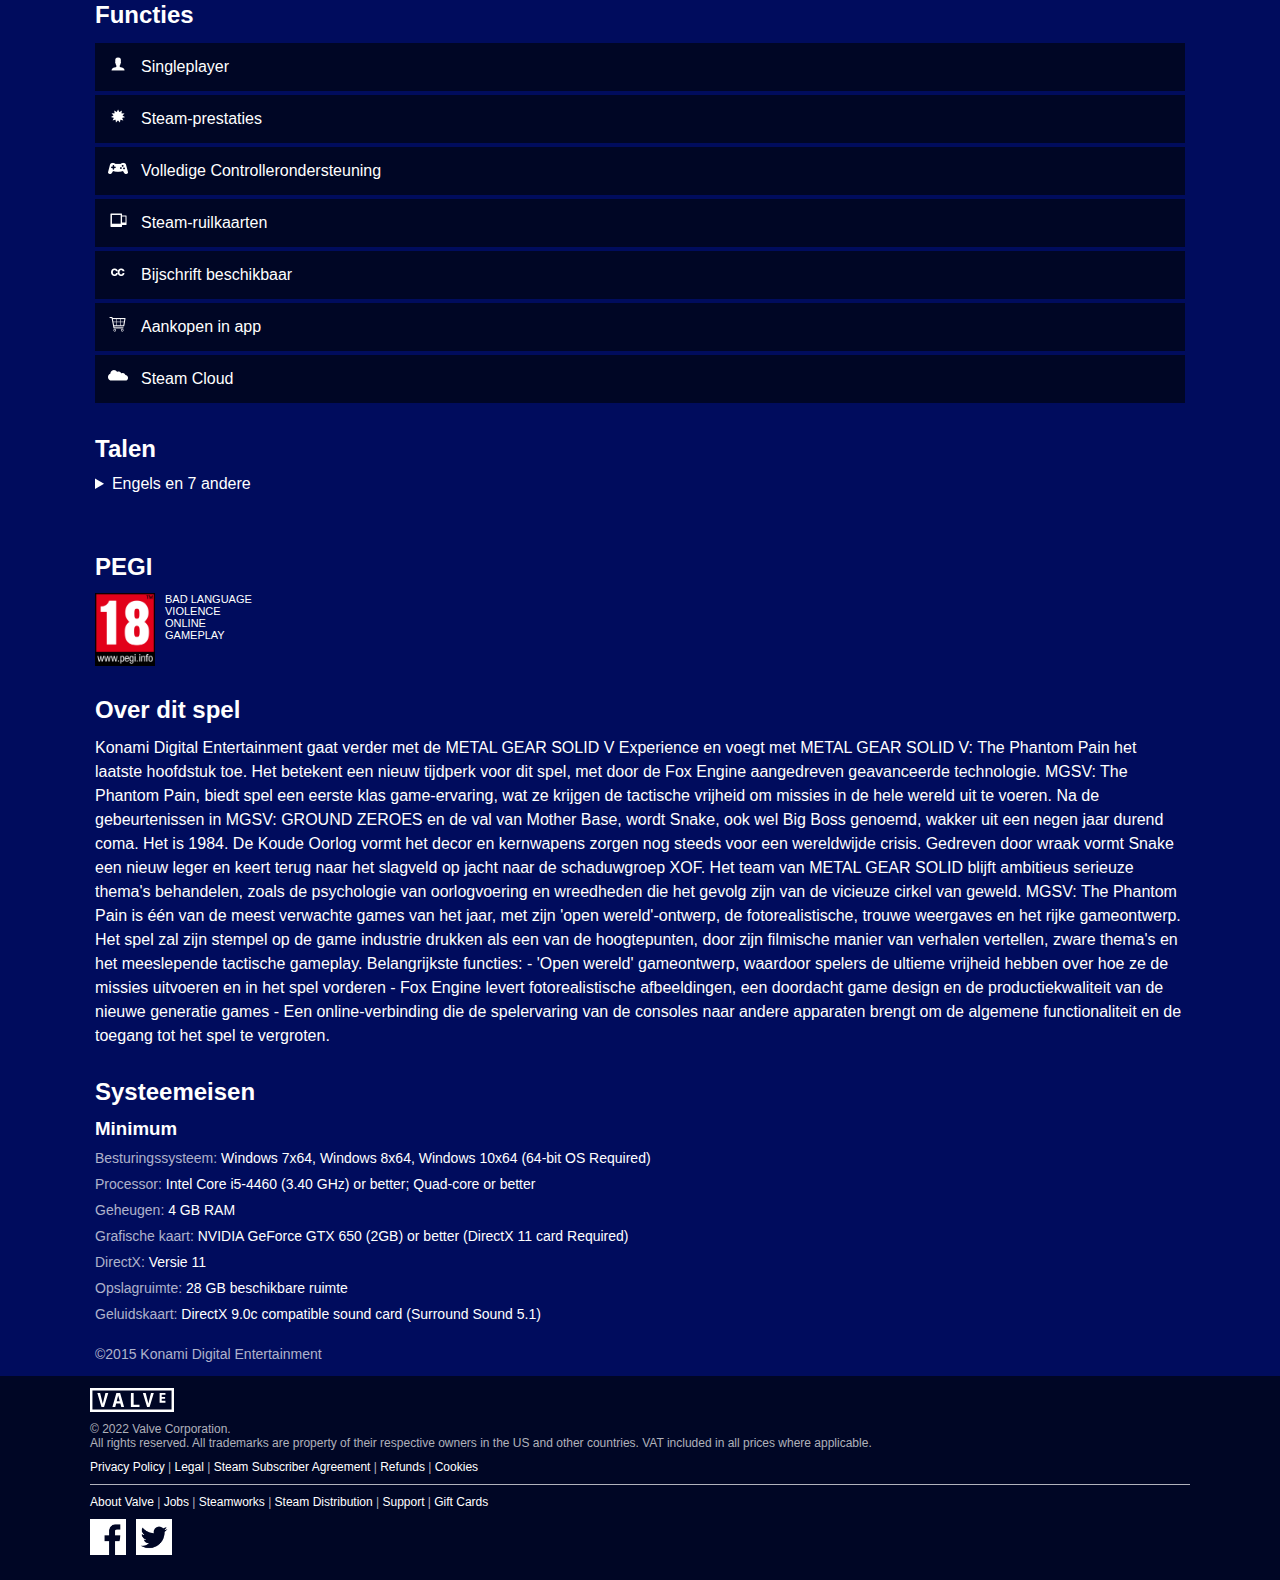
==== commit b3ebc263: "Add files via upload" ====
--- a/mgs.html
+++ b/mgs.html
@@ -22,7 +22,7 @@
                     <span></span>
                 </button>
                 <a href="./index.html"><img src="./images/steamlogosmal.png" alt="Logo Steam"></a>
-                <button alt="Winkelwagen"><img src="./images/winkelwagen.png" alt="Winkelwagen"></button>
+                <button><img src="./images/winkelwagen.png" alt="Winkelwagen"></button>
             </section>
 
             <ul>
@@ -209,28 +209,29 @@
 
     <footer>
 
-        <img src="./images/valvelogo.svg" alt="Valve Logo">
+        <img src="./images/valvelogo.svg" alt="">
         <p>© 2022 Valve Corporation.</p>
         <p>All rights reserved. All
             trademarks are property of their respective owners in the
             US and other countries. VAT included in all prices where applicable.</p>
 
         <ul>
-            <p>
+            <li>
                 <a href="#">Privacy Policy</a> | <a href="#">Legal</a> | <a href="#">Steam Subscriber Agreement</a> | <a
                     href="#">Refunds</a> | <a href="#">Cookies</a>
-            </p>
+            </li>
         </ul>
 
-        <hr>
-
         <ul>
-            <p>
-                <a href="">About Valve</a> | <a href="">Jobs</a> | <a href="">Steamworks</a> |
-                <a href="">Steam Distribution</a> | <a href="">Support</a> | <a href="">Gift Cards</a>
-            </p>
-            <a href=""><img src="./images/facebook.png" alt="Facebook Icon"></a><a href=""><img
-                    src="./images/twitter.png" alt="Twitter Icon"></a>
+            <li>
+                <a href="#">About Valve</a> | <a href="#">Jobs</a> | <a href="#">Steamworks</a> |
+                <a href="#">Steam Distribution</a> | <a href="#">Support</a> | <a href="#">Gift Cards</a>
+            </li>
+            <li>
+                <a href="#"><img src="./images/facebook.png"
+                        alt="Klik hier om naar de Facebookpagina van Valve te gaan"></a><a href="#"><img
+                        src="./images/twitter.png" alt="Klik hier om naar de Twitterpagina van Valve te gaan"></a>
+            </li>
         </ul>
     </footer>
 </body>
--- a/styles/style.css
+++ b/styles/style.css
@@ -2,7 +2,6 @@
     margin: 0;
     padding: 0;
     box-sizing: border-box;
-    scroll-behavior: smooth;
 }
 
 :root {
@@ -17,7 +16,7 @@
     --lettercolorfooter: rgba(255, 255, 255, 0.695);
     --gamecolor: linear-gradient(145deg, rgba(44, 46, 133, 1) 0%, rgba(0, 114, 255, 1) 100%);
     --kortingachtergrond: #000625;
-    --korting: #A1CD44;
+    --korting: #bfff35;
     --schadowcolor: #000931 0px 0px 10px;
     --menubarknopuit: rgb(190, 198, 255);
     --footer: #000625;
@@ -26,6 +25,7 @@
 }
 
 body {
+
     color: var(--lettercolor);
     font-family: arial, 'Trebuchet MS', 'Lucida Sans Unicode', 'Lucida Grande', 'Lucida Sans', Arial, sans-serif;
 }
@@ -38,6 +38,16 @@
     width: 100%;
 }
 
+li:hover,
+li:focus-within {
+    transition: 0.2s;
+    transform: scale(1.02);
+}
+
+li {
+    transition: 0.2s;
+}
+
 /* ********* */
 /* NAV */
 /* ********* */
@@ -74,7 +84,7 @@
 }
 
 .hamburger.active span:nth-child(3) {
-    transform: translateY(-5px) rotate(-45deg);
+    transform: translateY(-8px) rotate(-45deg);
 }
 
 /* Steam logo */
@@ -137,6 +147,7 @@
     animation: oinkoink 3s ease-in-out;
 }
 
+/* Winkelwagen animatie */
 @keyframes oinkoink {
     0% {
         transform: none;
@@ -314,7 +325,7 @@
 
 article li h3 {
     padding: 0.5em;
-    font-size: 0.9em;
+    font-size: 1em;
 }
 
 
@@ -334,15 +345,6 @@
     margin-bottom: 0.5em;
 }
 
-li:hover {
-    transition: 0.5s;
-    transform: scale(1.02);
-}
-
-li {
-    transition: 1s;
-}
-
 
 article:nth-of-type(2) li {
     aspect-ratio: 1/1;
@@ -370,12 +372,15 @@
     padding-top: 0.4em;
 }
 
+
+/* Meerbuttons */
 article:nth-of-type(2) ul.minder,
 article:nth-of-type(2) button.minder {
     display: none;
 }
 
-article:nth-of-type(2) button {
+article:nth-of-type(2) button,
+article:nth-of-type(5) button {
     font-size: 1em;
     font-weight: bold;
 
@@ -388,13 +393,19 @@
 
     color: var(--lettercolor);
 
-    transition: 1s;
+    transition: 0.5s;
     align-self: center;
 }
 
-article:nth-of-type(2) button:hover {
+article:nth-of-type(2) button:hover,
+article:nth-of-type(2) button:focus,
+article:nth-of-type(5) button:hover,
+article:nth-of-type(5) button:focus {
+    border-radius: 2em;
     transform: scale(1.1);
-    transition: 1s;
+    background-color: var(--lettercolor);
+    color: var(--backgroundcolor);
+    transition: 0.5s;
 }
 
 /* ********* */
@@ -430,11 +441,9 @@
 
 article:nth-of-type(5) li {
     display: grid;
-    justify-content: center;
 
     box-shadow: var(--schadowcolor);
     background: var(--kortingachtergrond);
-    padding-bottom: 10px;
 
     grid-template-rows: 1fr max-content;
 }
@@ -488,40 +497,19 @@
     display: none;
 }
 
-article:nth-of-type(5) button {
-    font-size: 1em;
-    font-weight: bold;
-
-    border: solid 3px;
-    background: none;
-
-    margin: 0 0 15px 0;
-    width: 150px;
-    height: 40px;
-
-
-    color: var(--lettercolor);
-    transition: 1s;
-    align-self: center;
-}
-
-article:nth-of-type(5) button:hover {
-    border-radius: 2em;
-    transition: 1s;
-}
-
 /*** steamdeck/valve afbeelding ***/
 
 article:nth-of-type(6) {
     display: flex;
     flex-wrap: wrap;
     justify-content: center;
+    flex-direction: column;
 }
 
 article:nth-of-type(6) img {
     align-self: center;
     width: 400px;
-    margin: 15px;
+    margin-bottom: 15px;
 }
 
 /* ********* */
@@ -539,10 +527,6 @@
     flex-direction: row;
 }
 
-article:nth-of-type(7) section:nth-of-type(1) button {
-    border: none;
-}
-
 article:nth-of-type(7) section:nth-of-type(1) button.knopuit {
     border: none;
     background: none;
@@ -558,20 +542,18 @@
     border-radius: 8px 8px 0 0;
     padding: 10px 20px 20px 20px;
     font-size: 0.9em;
+    border: none;
 }
 
 /* Selecteren ul */
 article:nth-of-type(7) ul.aan {
     background: var(--selectcolor);
+    margin: -15px;
+    background: var(--selectcolor);
 }
 
 article:nth-of-type(7) ul.uit {
     display: none;
-}
-
-article:nth-of-type(7) ul.aan {
-    margin: -15px;
-    background: var(--selectcolor);
 }
 
 article:nth-of-type(7) li {
@@ -634,6 +616,7 @@
     font-size: 12px;
 
     display: flex;
+    flex-direction: column;
     flex-wrap: wrap;
 
     padding: 15px;
@@ -644,37 +627,25 @@
 footer>img {
     filter: invert(1);
     width: 7em;
-    padding-right: 10px;
+    padding-bottom: 10px;
 
     vertical-align: middle;
 }
 
-footer>p:first-of-type {
-    color: var(--lettercolor);
-
-    font-weight: bold;
-
-    margin: auto 0;
-}
-
-
-footer p {
+
+footer li {
     margin: 10px 0;
 }
 
 footer ul img {
     filter: invert(1);
     width: 3em;
-    vertical-align: middle;
     margin-right: 10px;
 }
 
-footer hr {
-    width: 100%;
-    top: 0;
-    bottom: 0;
-
-    border: solid 1px
+footer ul:nth-of-type(2) {
+    flex-direction: row;
+    border-top: 1px var(--lettercolorfooter) solid;
 }
 
 @media (prefers-color-scheme: dark) {
@@ -814,6 +785,32 @@
     filter: invert(1);
 }
 
+#MGS article:nth-of-type(3) button:focus  {
+    animation: likedis 1s;
+}
+
+
+@keyframes likedis {
+    0% {
+        transform: scale(1);
+        animation-timing-function: ease-out;
+    }
+
+    10% {
+        transform:rotate(20deg) scale(0.5);
+        animation-timing-function: ease-in;
+    }
+
+    20% {
+        transform: rotate(0deg) scale(2);
+        animation-timing-function: ease-in;
+    }
+    100% {
+        transform: scale(1);
+        animation-timing-function: ease-out;
+    }
+}
+
 #MGS article:nth-of-type(3) ul li:nth-of-type(3) img {
     transform: rotate(180deg);
 }
@@ -830,12 +827,13 @@
 #MGS article:nth-of-type(4) {
     display: flex;
     overflow: scroll;
-    scroll-behavior: smooth;
+    margin: 0px;
 }
 
 #MGS article:nth-of-type(4) video {
     max-width: 100%;
-    height: auto;
+    height: fit-content;
+    align-self: center;
 }
 
 #MGS article:nth-of-type(4) img {
@@ -899,8 +897,20 @@
     font-weight: bold;
 }
 
-
+#MGS article:nth-of-type(5) section:nth-of-type(2) button:hover {
+    transform: scale(1);
+    background-color: var(--korting);
+}
+
+#MGS article:nth-of-type(5) section:nth-of-type(2) button:focus {
+    transform: scale(1);
+    background-color: var(--kortingfontoud);
+}
+
+
+/* ******************* */
 /* Functies */
+/* ******************* */
 #MGS article:nth-of-type(6) {
     flex-direction: column;
 }
@@ -990,8 +1000,251 @@
 #MGS article:nth-of-type(10) p {
     font-size: 14px;
     color: var(--lettercolorfooter);
+
+    font-weight: 100;
+
+    padding: 1em 0;
+}
+
+@media (min-width: 500px) {
+    main {
+        padding: 0 1em;
+    }
+
+    /* 1e img */
+    article:nth-of-type(1) img {
+        width: 100%;
+        margin: 3.5em 0 0 0;
+        border-radius: 0 0 1em 1em;
+    }
+
+    /* Categorieen */
+    article:nth-of-type(2) ul {
+        display: grid;
+        grid-template-columns: repeat(4, 1fr);
+        gap: 0.5em;
+        margin-bottom: 0.5em;
+    }
+
+    /* Aanbiedingen en korting */
+    article:nth-of-type(5) {
+        margin: 0 -1em;
+    }
+
+    article:nth-of-type(5) section ul {
+        padding: 0 1em;
+    }
+
+    /* Steam deck en index */
+    article:nth-of-type(6) {
+        padding: 0 5em;
+    }
+
     
-    font-weight: 100;
-
-    padding: 1em 0;
+    #MGS article:nth-of-type(6) {
+        padding: 0 0;
+    }
+
+    /* Bestverkocht etc */
+    article:nth-of-type(7) section:nth-of-type(2) {
+        margin: 0 -1em;
+    }
+
+    footer {
+        padding: 1em 30px;
+    }
+}
+
+@media (min-width: 1000px) {
+    main {
+        padding: 0 5em;
+    }
+
+    /* 1e img */
+    article:nth-of-type(1) img {
+        width: 100%;
+        margin: 3.5em 0 0 0;
+        border-radius: 0 0 1em 1em;
+    }
+
+    /* Categorieen */
+    article:nth-of-type(2) ul {
+        display: grid;
+        grid-template-columns: repeat(4, 1fr);
+        gap: 0.5em;
+        margin-bottom: 15px;
+    }
+
+    /* Aanbiedingen en korting */
+    article:nth-of-type(4) {
+        width: 70%;
+        margin: 0 auto 15px auto;
+    }
+
+    /* Aanbiedingen en korting */
+    article:nth-of-type(5) {
+        grid-template-columns: repeat(1, 1fr)
+    }
+
+    article:nth-of-type(5) section ul {
+        padding: 0 1em;
+    }
+
+    /* Afbeelding en grid */
+    article:nth-of-type(5) {
+        margin: 0 -5em;
+    }
+
+    article:nth-of-type(5) h2 {
+        margin: 0 5em;
+    }
+
+    article:nth-of-type(5) ul {
+        display: grid;
+        grid-template-columns: repeat(4, 1fr);
+        gap: 1em;
+        margin: 0 50px 15px 50px;
+    }
+
+    /* Bestverkocht etc */
+    article:nth-of-type(7) section:nth-of-type(2) {
+        margin: 0 -5em;
+    }
+
+    /* MGS afbeeldingen */
+
+    #MGS article:nth-of-type(5) section:nth-of-type(2) p:nth-of-type(2) {
+        font-size: 3em;
+        font-weight: bolder;
+        padding: 5px 0 5px 15px;
+    }
+
+    #MGS article:nth-of-type(4) {
+        width: auto;
+        margin: 0;
+    }
+
+    #MGS article:nth-of-type(4) img,
+    video {
+        margin: 10px;
+        min-width: 50%;
+        height: fit-content;
+    }
+
+    #MGS article:nth-of-type(5),
+    #MGS article:nth-of-type(5) h2 {
+        margin: 0;
+    }
+
+    footer {
+        padding: 1em 90px;
+    }
+
+}
+
+.cowboycat {
+    animation-name: dancingcat;
+    animation-duration: 0.48s;
+    animation-iteration-count: infinite;
+}
+
+.polonaisecat {
+    animation-name: movingcat;
+    animation-duration: 0.48s;
+    animation-iteration-count: infinite;
+}
+
+.regenboog {
+    animation-name: djensen;
+    animation-duration: 2s;
+    animation-iteration-count: infinite;
+    transition: all;
+}
+
+
+
+@keyframes djensen {
+    0% {
+        background-color: red;
+    }
+
+    10% {
+        background-color: rgb(255, 106, 0);
+    }
+
+    20% {
+        background-color: rgb(255, 251, 0);
+    }
+
+    30% {
+        background-color: rgb(51, 255, 0);
+    }
+
+    40% {
+        background-color: rgb(0, 255, 106);
+    }
+
+    50% {
+        background-color: rgb(0, 247, 255);
+    }
+
+    60% {
+        background-color: rgb(0, 68, 255);
+    }
+
+    70% {
+        background-color: rgb(132, 0, 255);
+    }
+
+    80% {
+        background-color: rgb(221, 0, 255);
+    }
+
+    90% {
+        background-color: rgb(255, 0, 166);
+    }
+
+    100% {
+        background-color: rgb(255, 0, 0);
+    }
+
+}
+
+
+@keyframes dancingcat {
+    0% {
+        transform: scale(1);
+        background-color: #19ea43;
+    }
+
+    30% {
+        transform: scale(1.5);
+        background-color: #372cff;
+    }
+
+    80% {
+        transform: scale(1);
+        background-color: #ff2c2c;
+    }
+
+}
+
+@keyframes movingcat {
+    0% {
+        transform: translateX(120px);
+    }
+
+    100% {
+        transform: translateX(-120px);
+    }
+}
+
+@keyframes draaienmaar2 {
+    0% {
+        transform: rotate(0);
+    }
+
+    100% {
+        transform: rotate(356deg);
+    }
 }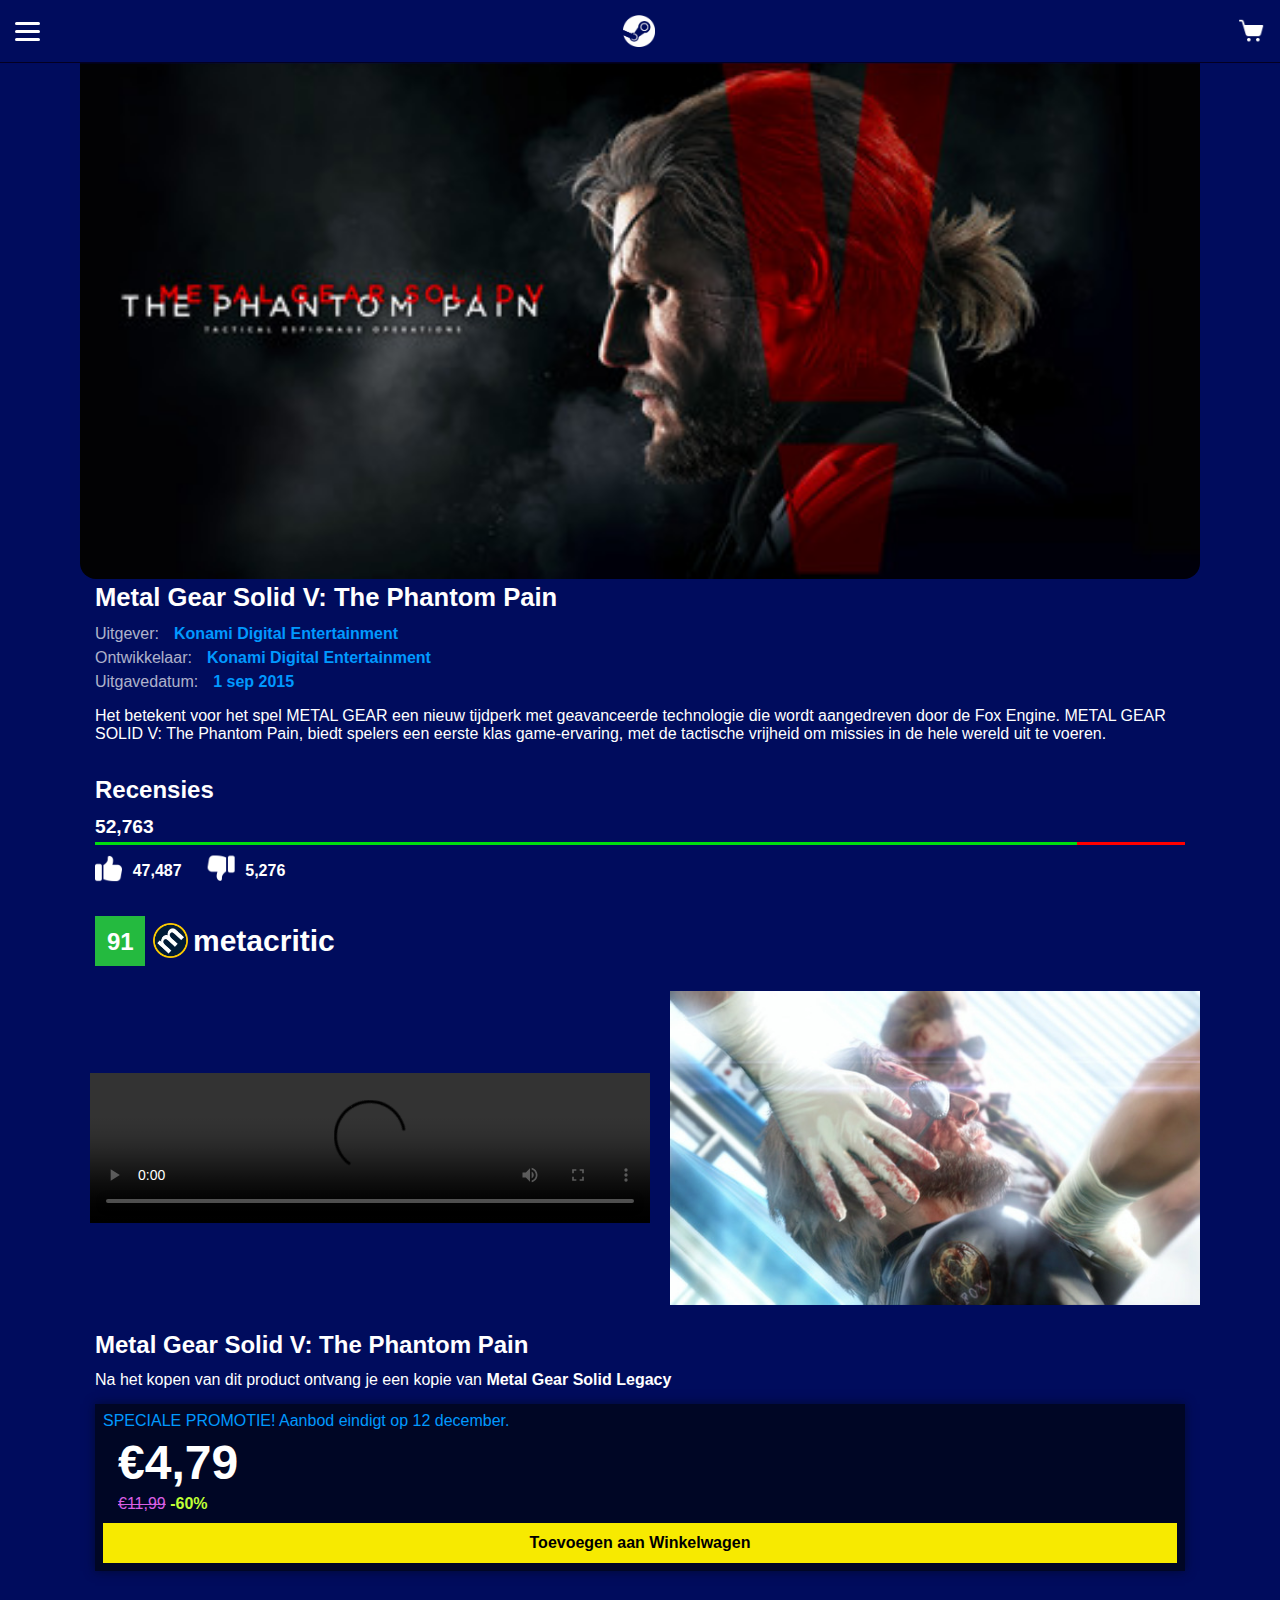
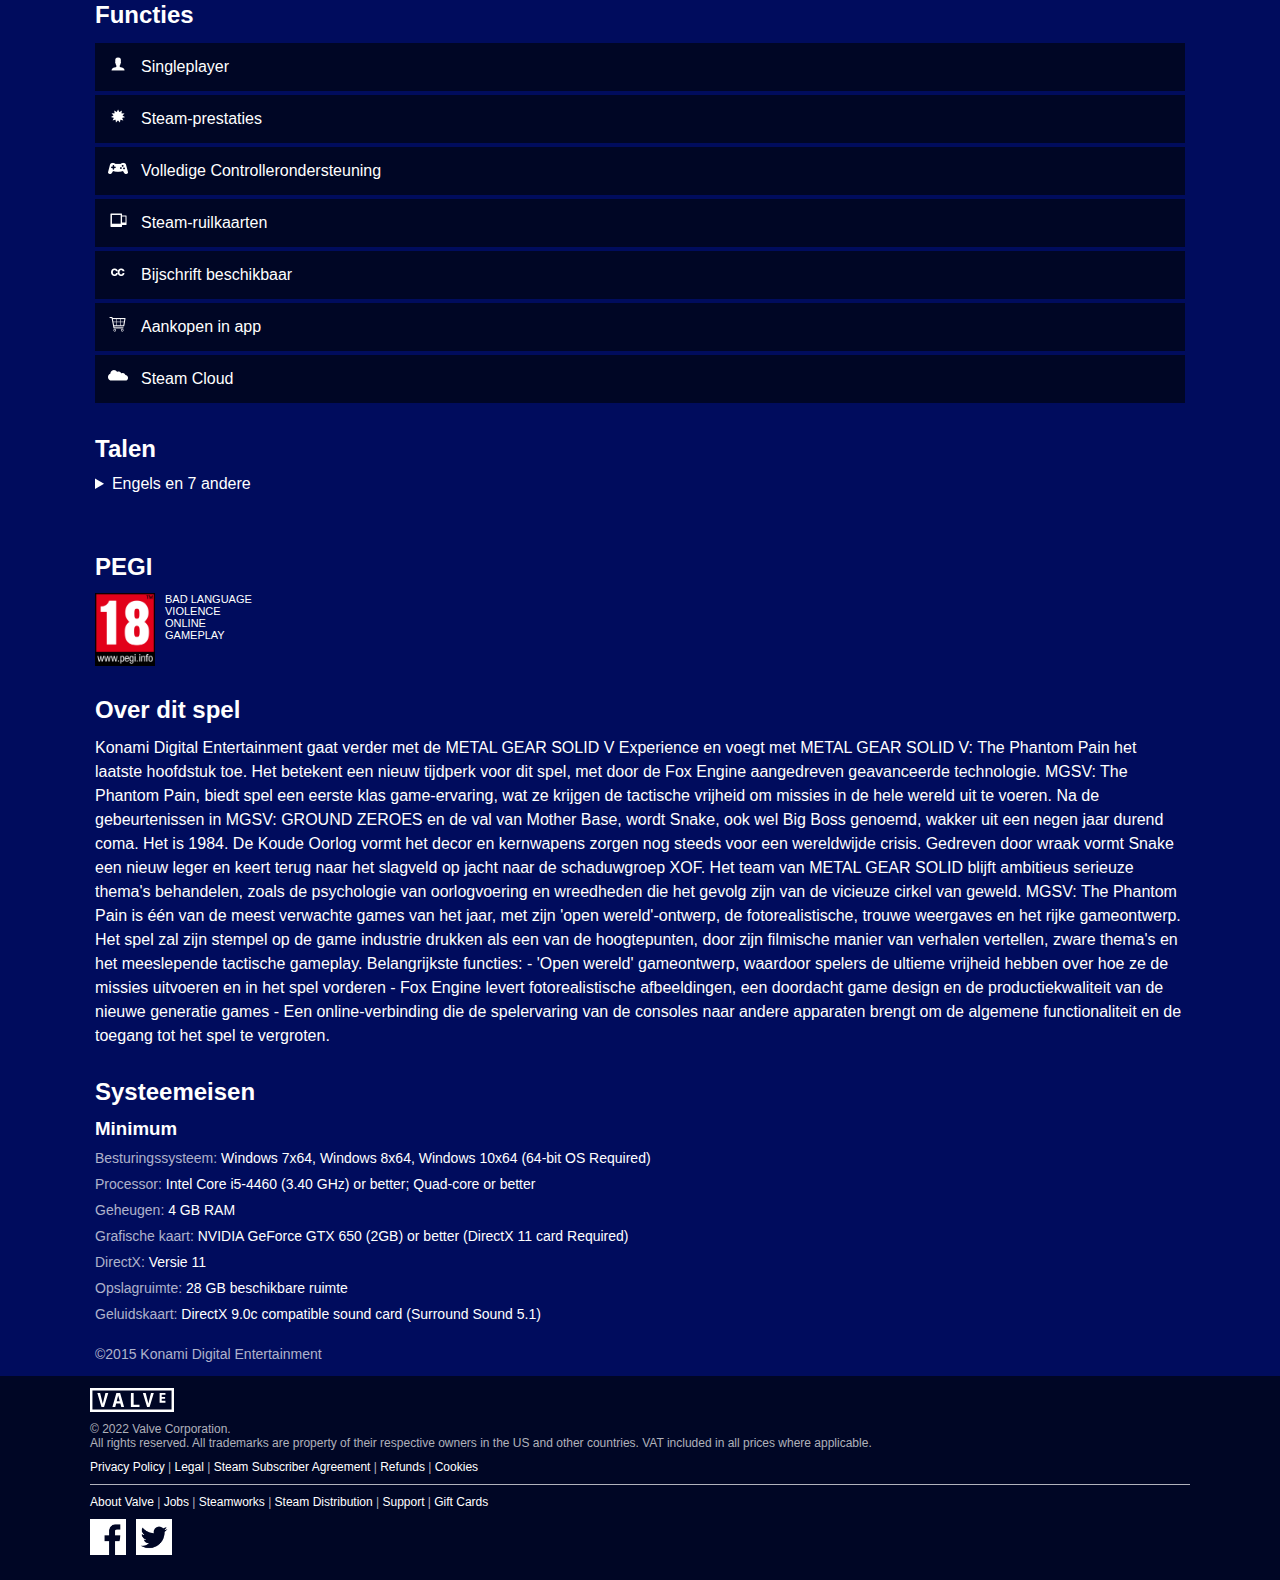
==== commit f272ab53: "Add files via upload" ====
--- a/mgs.html
+++ b/mgs.html
@@ -21,8 +21,8 @@
                     <span></span>
                     <span></span>
                 </button>
-                <a href="./index.html"><img src="./images/steamlogosmal.png" alt="Logo Steam"></a>
-                <button><img src="./images/winkelwagen.png" alt="Winkelwagen"></button>
+                <a href="./index.html"><img src="./images/logoicons/steamlogosmal.png" alt="Logo Steam"></a>
+                <button><img src="./images/logoicons/winkelwagen.png" alt="Winkelwagen"></button>
             </section>
 
             <ul>
@@ -33,7 +33,7 @@
                 <li><a href="#">Steam Lab</a></li>
                 <li>
                     <form>
-                        <img src="./images/zoekknop.png" alt="Zoekknop">
+                        <img src="./images/logoicons/zoekknop.png" alt="Zoekknop">
                         <input type="search" placeholder="Zoeken...">
                     </form>
                 </li>
@@ -61,11 +61,11 @@
             <h2>Recensies</h2>
             <p>52,763</p>
             <ul>
-                <li><button><img src="./images/like.png" alt="Like knop"></button></li>
+                <li><button><img src="./images/logoicons/like.png" alt="Like knop"></button></li>
                 <li>
                     <p>47,487</p>
                 </li>
-                <li><button><img src="./images/like.png" alt="Dislike knop"></button></li>
+                <li><button><img src="./images/logoicons/like.png" alt="Dislike knop"></button></li>
                 <li>
                     <p>5,276</p>
                 </li>
@@ -228,9 +228,9 @@
                 <a href="#">Steam Distribution</a> | <a href="#">Support</a> | <a href="#">Gift Cards</a>
             </li>
             <li>
-                <a href="#"><img src="./images/facebook.png"
+                <a href="#"><img src="./images/logoicons/facebook.png"
                         alt="Klik hier om naar de Facebookpagina van Valve te gaan"></a><a href="#"><img
-                        src="./images/twitter.png" alt="Klik hier om naar de Twitterpagina van Valve te gaan"></a>
+                        src="./images/logoicons/twitter.png" alt="Klik hier om naar de Twitterpagina van Valve te gaan"></a>
             </li>
         </ul>
     </footer>
--- a/styles/style.css
+++ b/styles/style.css
@@ -25,7 +25,6 @@
 }
 
 body {
-
     color: var(--lettercolor);
     font-family: arial, 'Trebuchet MS', 'Lucida Sans Unicode', 'Lucida Grande', 'Lucida Sans', Arial, sans-serif;
 }
@@ -38,8 +37,8 @@
     width: 100%;
 }
 
-li:hover,
-li:focus-within {
+main li:hover,
+main li:focus-within {
     transition: 0.2s;
     transform: scale(1.02);
 }
@@ -508,7 +507,7 @@
 
 article:nth-of-type(6) img {
     align-self: center;
-    width: 400px;
+    width: 290px;
     margin-bottom: 15px;
 }
 
@@ -519,6 +518,7 @@
 article:nth-of-type(7) {
     margin: 0 0;
     padding: 0 15px 15px 15px;
+
 }
 
 /*** Selectiemenuknoppen ***/
@@ -785,7 +785,7 @@
     filter: invert(1);
 }
 
-#MGS article:nth-of-type(3) button:focus  {
+#MGS article:nth-of-type(3) button:focus {
     animation: likedis 1s;
 }
 
@@ -797,7 +797,7 @@
     }
 
     10% {
-        transform:rotate(20deg) scale(0.5);
+        transform: rotate(20deg) scale(0.5);
         animation-timing-function: ease-in;
     }
 
@@ -805,6 +805,7 @@
         transform: rotate(0deg) scale(2);
         animation-timing-function: ease-in;
     }
+
     100% {
         transform: scale(1);
         animation-timing-function: ease-out;
@@ -1040,7 +1041,7 @@
         padding: 0 5em;
     }
 
-    
+
     #MGS article:nth-of-type(6) {
         padding: 0 0;
     }
@@ -1111,6 +1112,16 @@
         margin: 0 -5em;
     }
 
+    /* MGS Tekst */
+    #MGS article:nth-of-type(2) p {
+        justify-content: flex-start;
+    }
+
+    #MGS article:nth-of-type(2) p span {
+        padding-left: 15px;
+    }
+
+
     /* MGS afbeeldingen */
 
     #MGS article:nth-of-type(5) section:nth-of-type(2) p:nth-of-type(2) {
@@ -1119,6 +1130,7 @@
         padding: 5px 0 5px 15px;
     }
 
+    /* Afbeeldingen */
     #MGS article:nth-of-type(4) {
         width: auto;
         margin: 0;
@@ -1131,11 +1143,13 @@
         height: fit-content;
     }
 
+    /* Prijs */
     #MGS article:nth-of-type(5),
     #MGS article:nth-of-type(5) h2 {
         margin: 0;
     }
 
+    /* Footer */
     footer {
         padding: 1em 90px;
     }
@@ -1152,6 +1166,7 @@
     animation-name: movingcat;
     animation-duration: 0.48s;
     animation-iteration-count: infinite;
+    transition: 1s;
 }
 
 .regenboog {
@@ -1237,6 +1252,7 @@
     100% {
         transform: translateX(-120px);
     }
+
 }
 
 @keyframes draaienmaar2 {
